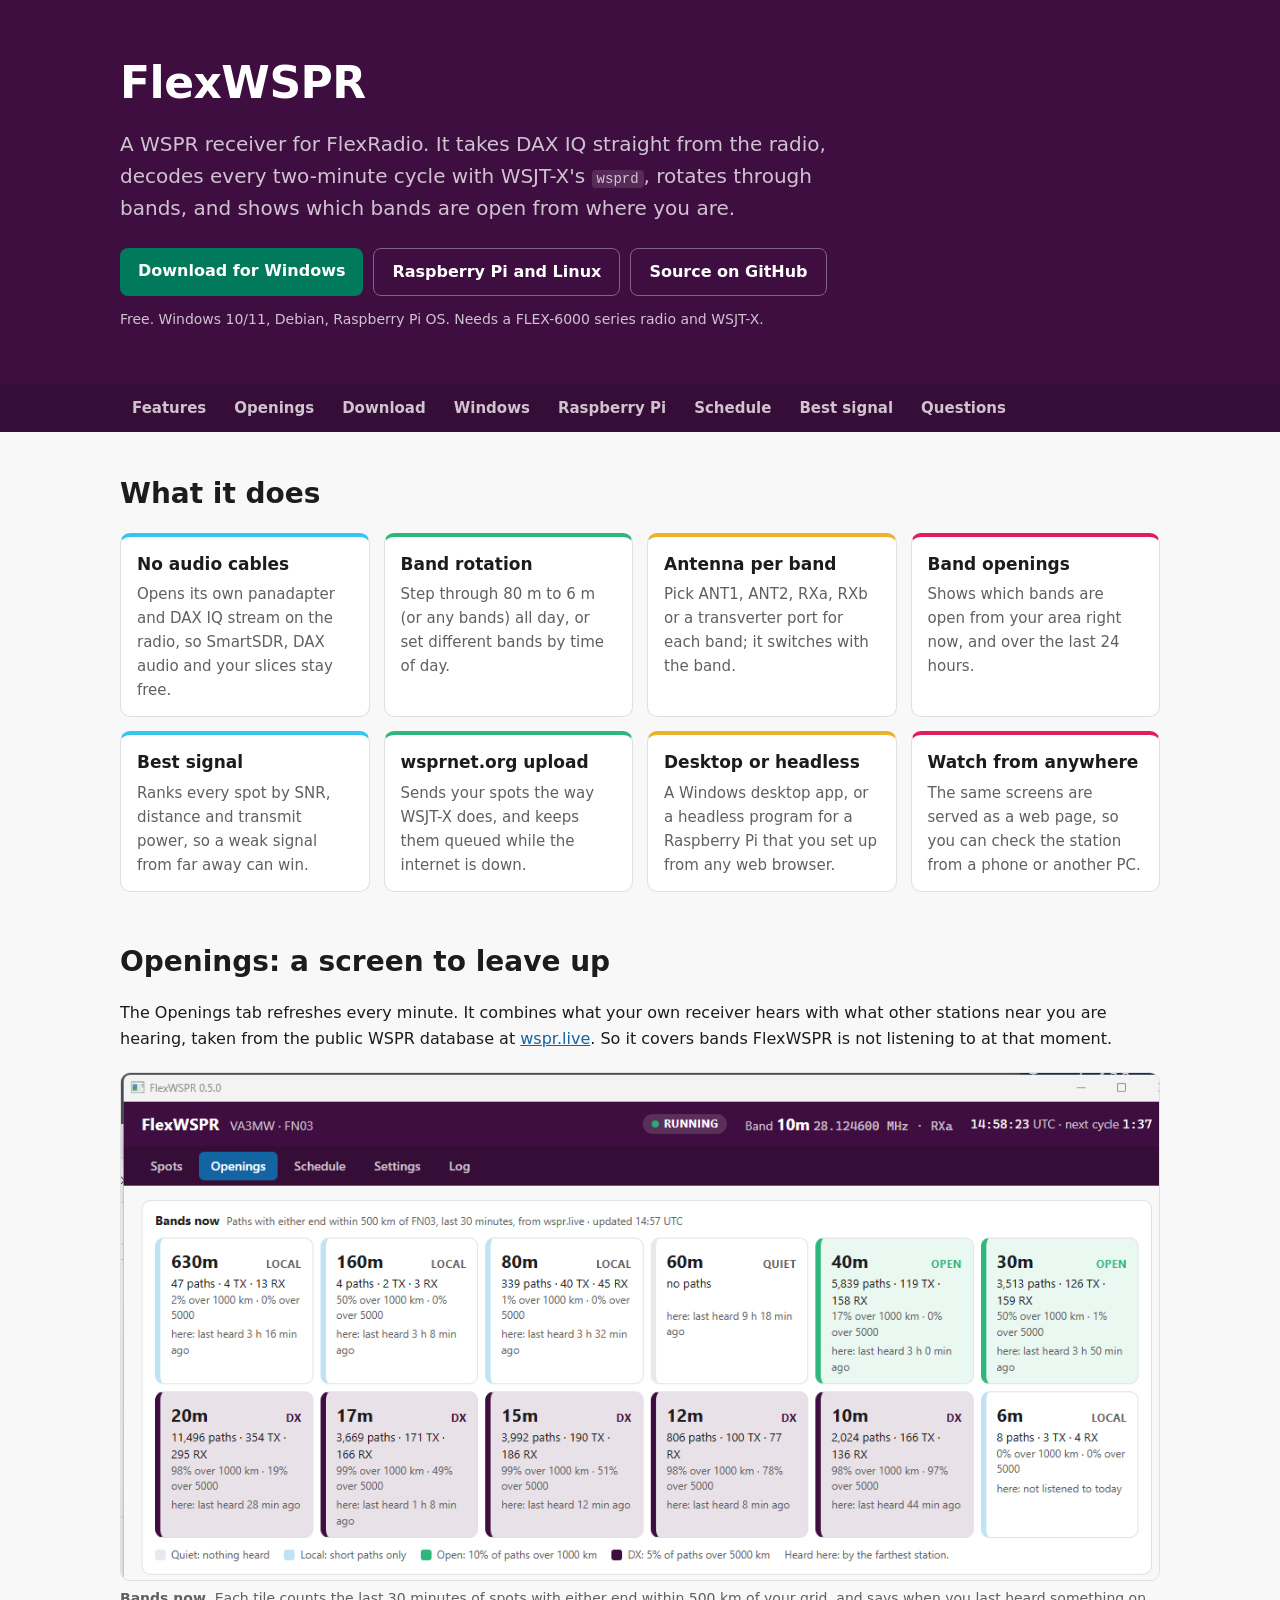
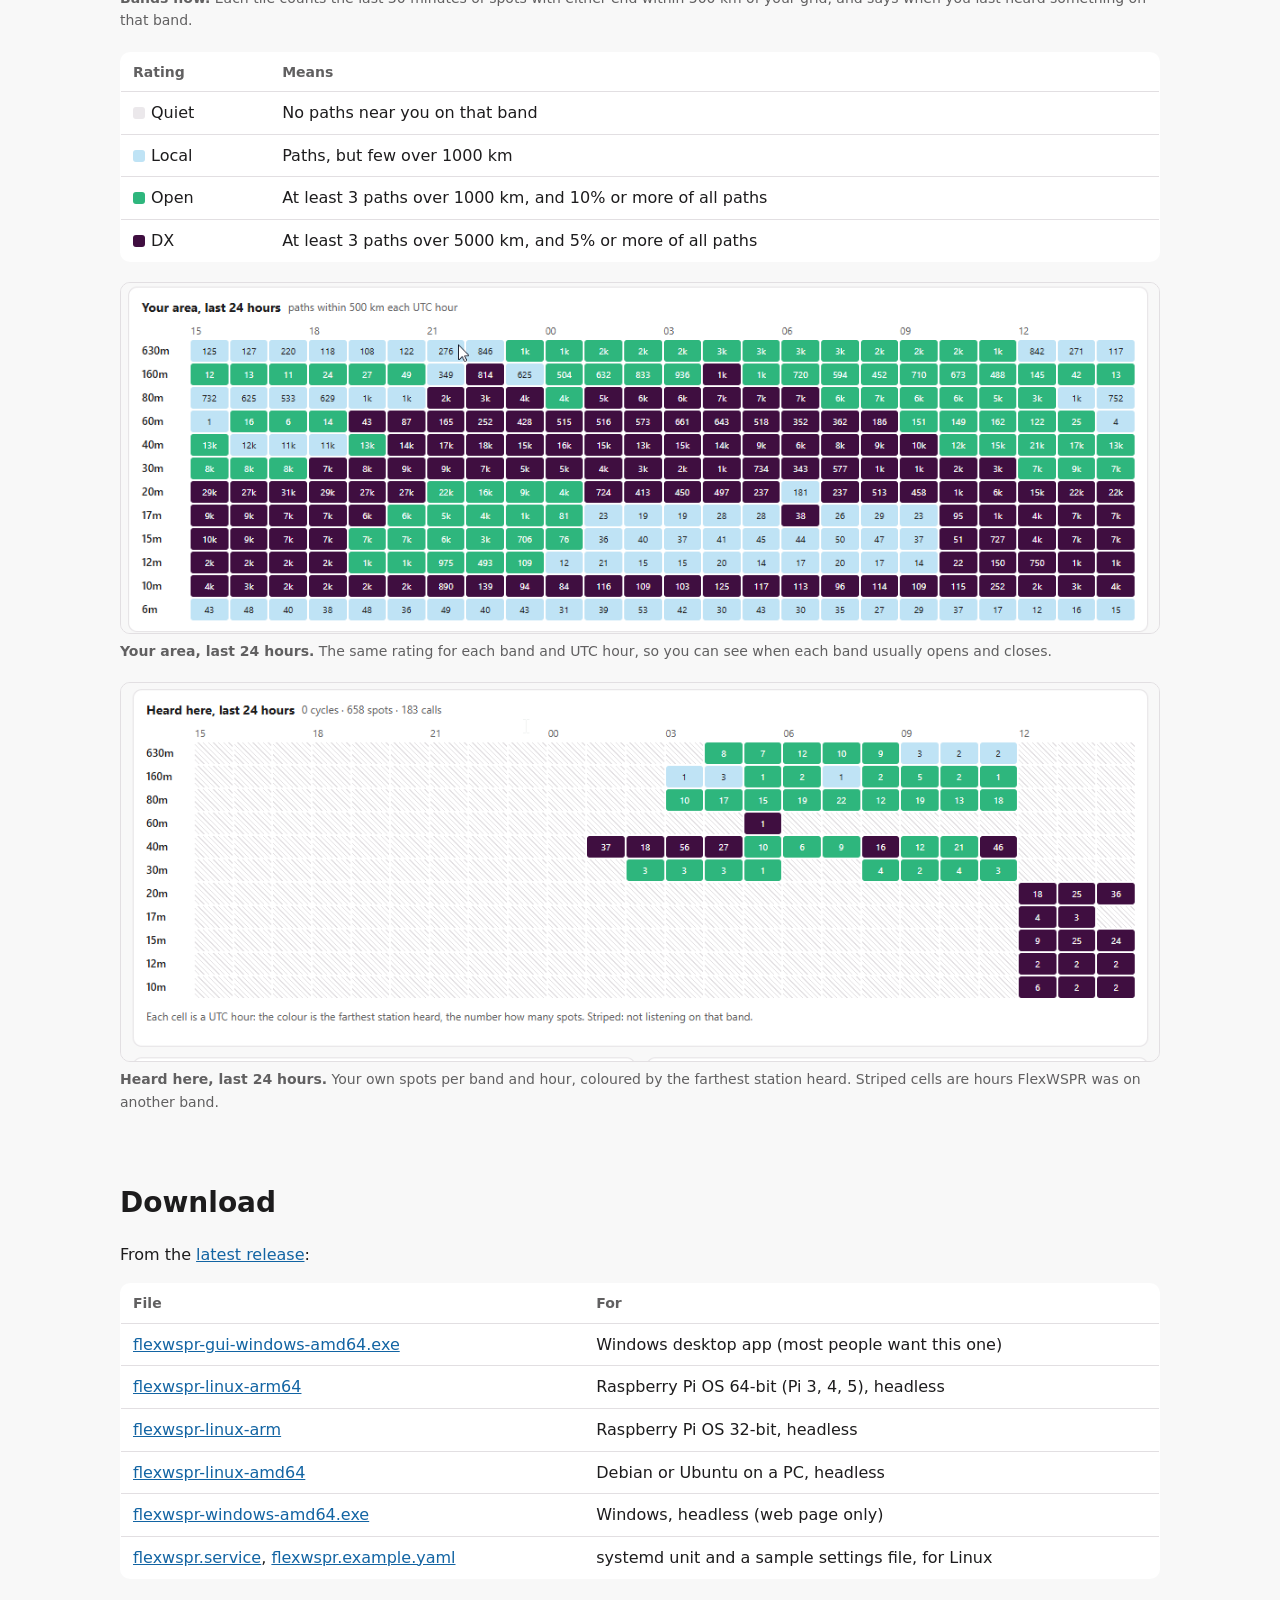
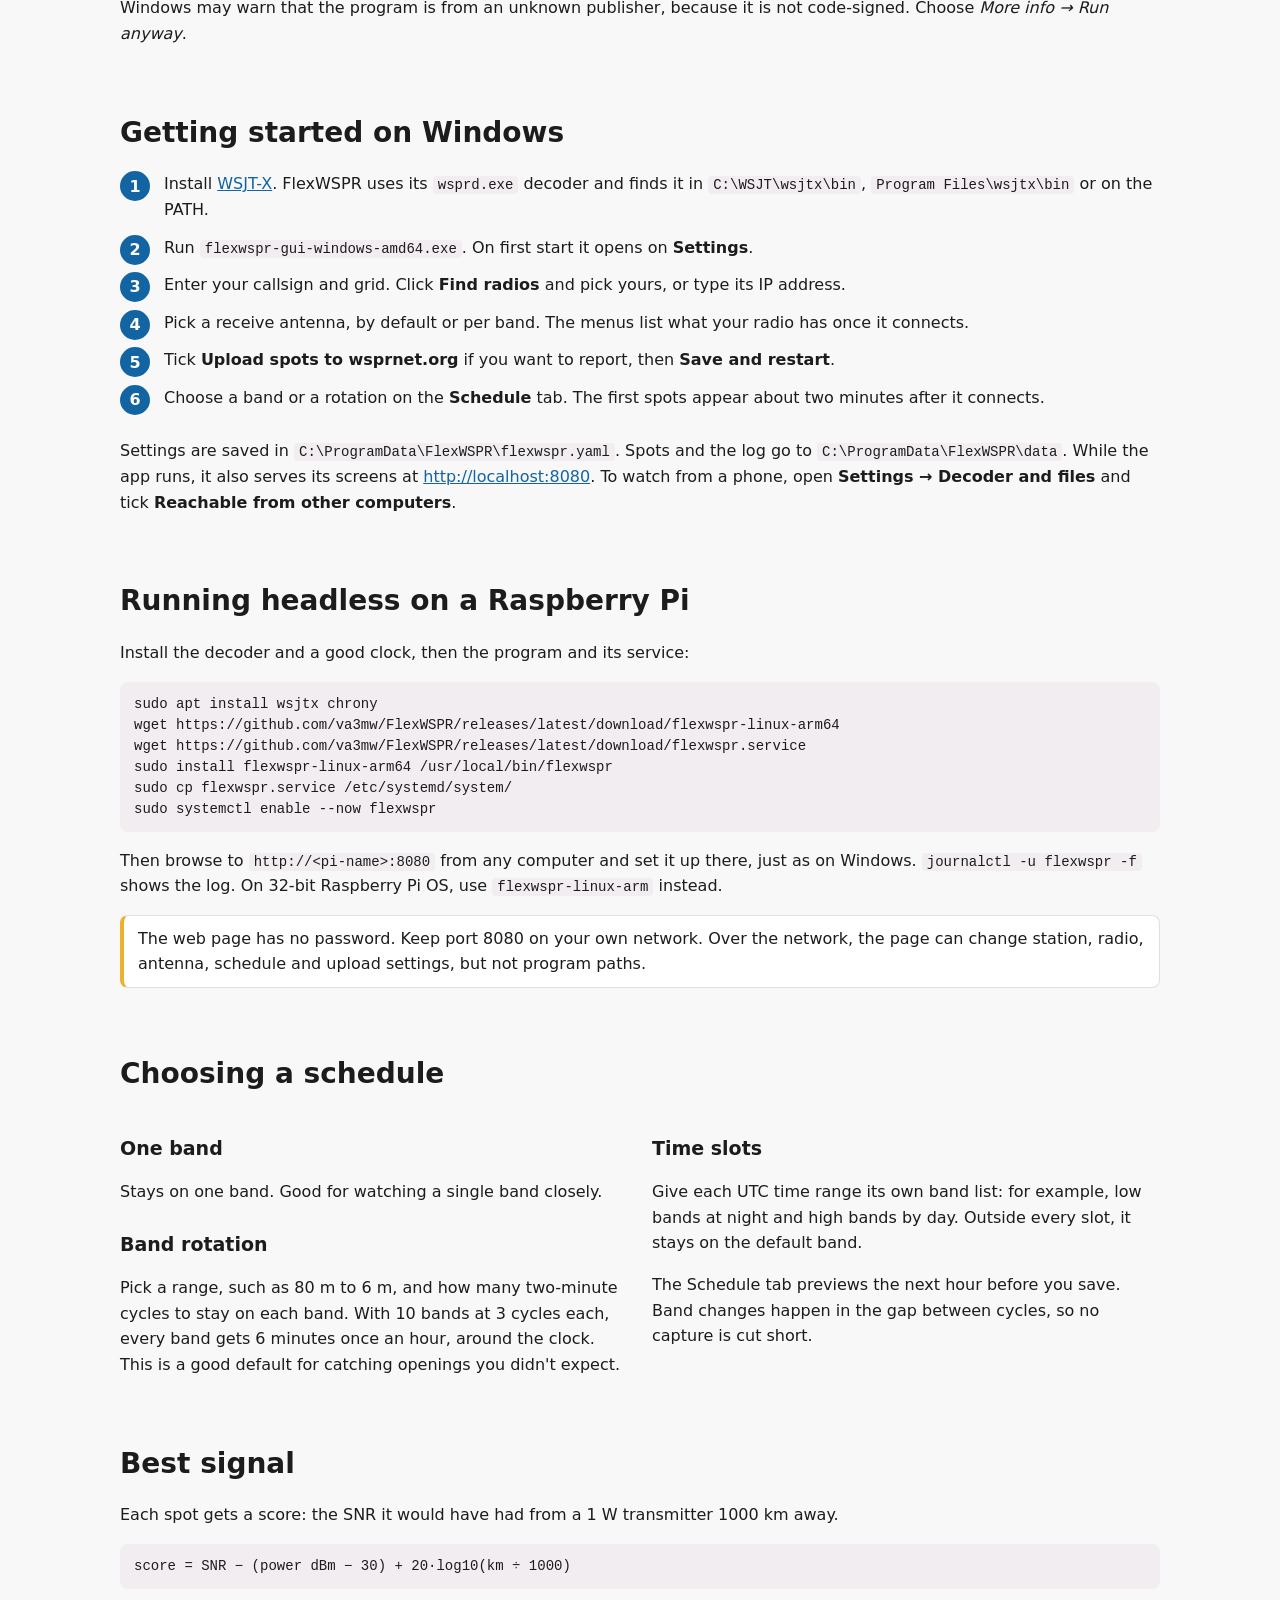
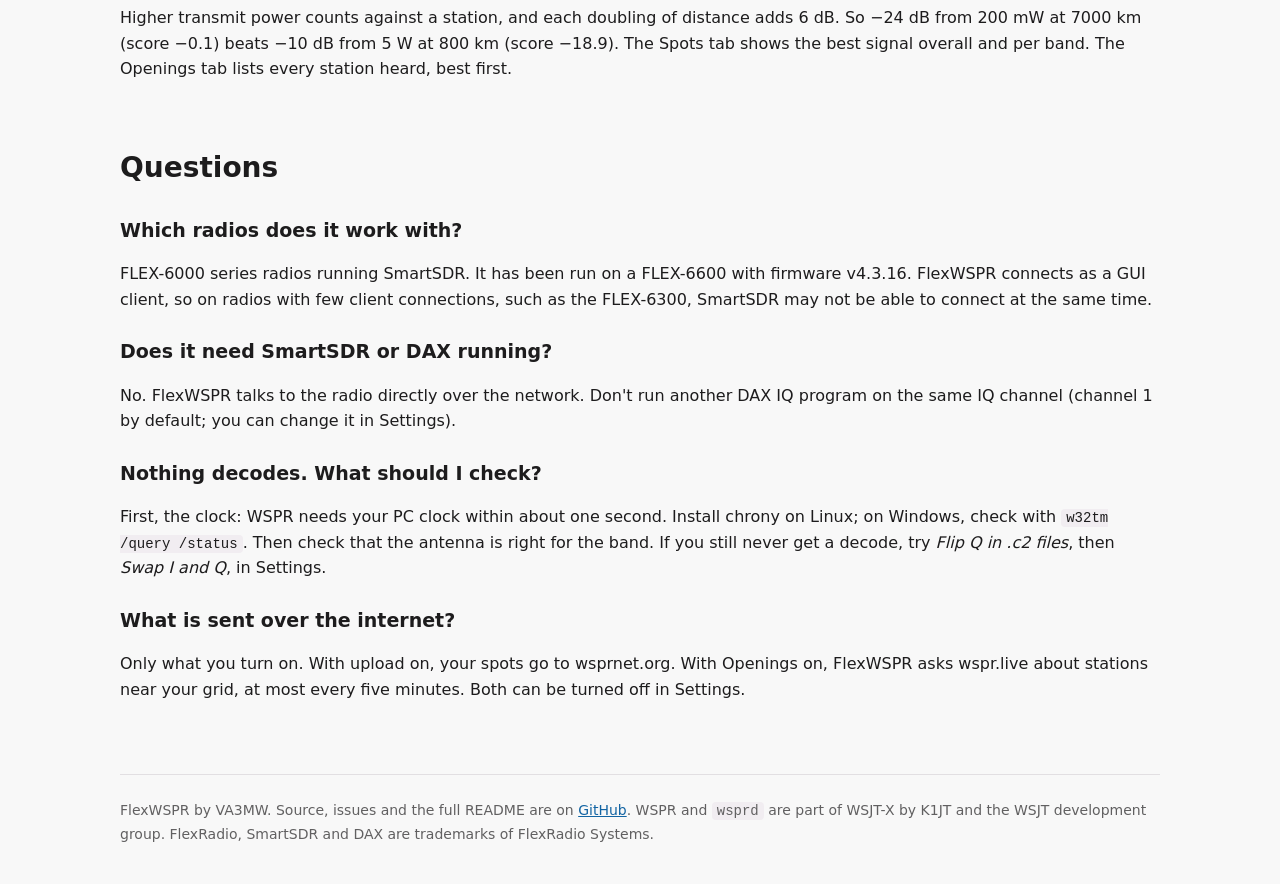
==== docs/index.html @ bb8f384d "Add a user web page (GitHub Pages, docs/) Co-Authored-By: Claude Opus 5.5 <noreply@anthropic.com>" ====
<!doctype html>
<html lang="en">
<head>
<meta charset="utf-8">
<meta name="viewport" content="width=device-width, initial-scale=1">
<title>FlexWSPR</title>
<meta name="description" content="FlexWSPR: a WSPR receiver for FlexRadio on Windows, Debian and Raspberry Pi, with band rotation, a receive antenna per band, band openings and wsprnet.org upload.">
<style>
:root {
  --aub: #3f0e40; --aub-2: #350d36; --aub-3: #522653; --aub-ink: #fff; --aub-muted: #cfc3cf;
  --bg: #f8f8f8; --panel: #fff; --line: #e2dfe2; --text: #1d1c1d; --muted: #616061;
  --accent: #1264a3; --go: #007a5a; --go-hover: #148567;
  --c-blue: #36c5f0; --c-green: #2eb67d; --c-yellow: #ecb22e; --c-red: #e01e5a;
  --code: #f1edf1;
  color-scheme: light;
}
@media (prefers-color-scheme: dark) {
  :root { --aub: #350d36; --aub-2: #2a0a2b; --aub-ink: #e8e8e8; --aub-muted: #a8a0a8;
    --bg: #1a1d21; --panel: #222529; --line: #35373b; --text: #d1d2d3; --muted: #9a9b9e;
    --accent: #1d9bd1; --code: #2c2d30; color-scheme: dark; }
}
* { box-sizing: border-box; }
html { scroll-behavior: smooth; }
body { margin: 0; background: var(--bg); color: var(--text);
  font: 16px/1.6 system-ui, -apple-system, "Segoe UI", Roboto, sans-serif; }
a { color: var(--accent); }
code, pre { font-family: ui-monospace, "Cascadia Mono", Consolas, monospace; font-size: 14px; }
code { background: var(--code); padding: 1px 5px; border-radius: 4px; }
pre { background: var(--code); padding: 12px 14px; border-radius: 8px; overflow-x: auto; line-height: 1.5; }
pre code { background: none; padding: 0; }
.wrap { max-width: 1080px; margin: 0 auto; padding: 0 20px; }

header.hero { background: var(--aub); color: var(--aub-ink); padding: 48px 0 40px; }
.hero h1 { margin: 0; font-size: 44px; letter-spacing: -.5px; }
.hero p.lead { font-size: 20px; color: var(--aub-muted); max-width: 720px; margin: 10px 0 24px; }
.btns { display: flex; flex-wrap: wrap; gap: 10px; }
.btn { display: inline-block; padding: 10px 18px; border-radius: 8px; font-weight: 700; text-decoration: none; }
.btn.go { background: var(--go); color: #fff; }
.btn.go:hover { background: var(--go-hover); }
.btn.ghost { border: 1px solid rgba(255,255,255,.35); color: var(--aub-ink); }
.btn.ghost:hover { background: var(--aub-3); }
.hero .small { color: var(--aub-muted); font-size: 14px; margin-top: 12px; }
nav.bar { background: var(--aub-2); position: sticky; top: 0; z-index: 2; }
nav.bar .wrap { display: flex; gap: 4px; overflow-x: auto; scrollbar-width: none; padding-top: 6px; padding-bottom: 6px; }
nav.bar a { color: var(--aub-muted); text-decoration: none; font-weight: 600; padding: 6px 12px; border-radius: 6px; white-space: nowrap; font-size: 15px; }
nav.bar a:hover { background: var(--aub-3); color: var(--aub-ink); }

section { padding: 40px 0 8px; }
h2 { font-size: 28px; margin: 0 0 12px; }
h3 { font-size: 19px; margin: 24px 0 6px; }
.cards { display: grid; grid-template-columns: repeat(auto-fit, minmax(230px, 1fr)); gap: 14px; margin-top: 16px; }
.card { background: var(--panel); border: 1px solid var(--line); border-top: 4px solid var(--c-blue); border-radius: 10px; padding: 14px 16px; }
.card:nth-child(4n+2) { border-top-color: var(--c-green); }
.card:nth-child(4n+3) { border-top-color: var(--c-yellow); }
.card:nth-child(4n+4) { border-top-color: var(--c-red); }
.card h3 { margin: 0 0 4px; font-size: 17px; }
.card p { margin: 0; color: var(--muted); font-size: 15px; }
figure { margin: 20px 0; }
figure img { width: 100%; height: auto; border-radius: 10px; border: 1px solid var(--line); display: block; background: #fff; }
figcaption { color: var(--muted); font-size: 14px; margin-top: 6px; }
table { width: 100%; border-collapse: collapse; background: var(--panel); border: 1px solid var(--line); border-radius: 10px; overflow: hidden; }
th, td { text-align: left; padding: 8px 12px; border-bottom: 1px solid var(--line); vertical-align: top; }
th { font-size: 14px; color: var(--muted); }
tr:last-child td { border-bottom: 0; }
.scroll { overflow-x: auto; }
.steps { counter-reset: s; list-style: none; padding: 0; }
.steps li { counter-increment: s; position: relative; padding: 0 0 12px 44px; }
.steps li::before { content: counter(s); position: absolute; left: 0; top: 0; width: 30px; height: 30px; border-radius: 50%;
  background: var(--accent); color: #fff; font-weight: 700; display: flex; align-items: center; justify-content: center; }
.two { display: grid; grid-template-columns: 1fr 1fr; gap: 24px; }
@media (max-width: 800px) { .two { grid-template-columns: 1fr; } .hero h1 { font-size: 34px; } }
.note { background: var(--panel); border: 1px solid var(--line); border-left: 4px solid var(--c-yellow); border-radius: 8px; padding: 10px 14px; }
.lv { display: inline-block; width: 12px; height: 12px; border-radius: 3px; margin-right: 6px; vertical-align: -1px; }
footer { margin-top: 48px; padding: 24px 0 40px; border-top: 1px solid var(--line); color: var(--muted); font-size: 14px; }
</style>
</head>
<body>

<header class="hero">
  <div class="wrap">
    <h1>FlexWSPR</h1>
    <p class="lead">A WSPR receiver for FlexRadio. It takes DAX IQ straight from the radio, decodes every two-minute cycle with WSJT-X's <code style="background:rgba(255,255,255,.12);color:inherit">wsprd</code>, rotates through bands, and shows which bands are open from where you are.</p>
    <div class="btns">
      <a class="btn go" href="https://github.com/va3mw/FlexWSPR/releases/latest/download/flexwspr-gui-windows-amd64.exe">Download for Windows</a>
      <a class="btn ghost" href="#download">Raspberry Pi and Linux</a>
      <a class="btn ghost" href="https://github.com/va3mw/FlexWSPR">Source on GitHub</a>
    </div>
    <p class="small">Free. Windows 10/11, Debian, Raspberry Pi OS. Needs a FLEX-6000 series radio and WSJT-X.</p>
  </div>
</header>

<nav class="bar"><div class="wrap">
  <a href="#features">Features</a>
  <a href="#openings">Openings</a>
  <a href="#download">Download</a>
  <a href="#windows">Windows</a>
  <a href="#pi">Raspberry Pi</a>
  <a href="#schedule">Schedule</a>
  <a href="#best">Best signal</a>
  <a href="#faq">Questions</a>
</div></nav>

<main class="wrap">

<section id="features">
  <h2>What it does</h2>
  <div class="cards">
    <div class="card"><h3>No audio cables</h3><p>Opens its own panadapter and DAX IQ stream on the radio, so SmartSDR, DAX audio and your slices stay free.</p></div>
    <div class="card"><h3>Band rotation</h3><p>Step through 80 m to 6 m (or any bands) all day, or set different bands by time of day.</p></div>
    <div class="card"><h3>Antenna per band</h3><p>Pick ANT1, ANT2, RXa, RXb or a transverter port for each band; it switches with the band.</p></div>
    <div class="card"><h3>Band openings</h3><p>Shows which bands are open from your area right now, and over the last 24 hours.</p></div>
    <div class="card"><h3>Best signal</h3><p>Ranks every spot by SNR, distance and transmit power, so a weak signal from far away can win.</p></div>
    <div class="card"><h3>wsprnet.org upload</h3><p>Sends your spots the way WSJT-X does, and keeps them queued while the internet is down.</p></div>
    <div class="card"><h3>Desktop or headless</h3><p>A Windows desktop app, or a headless program for a Raspberry Pi that you set up from any web browser.</p></div>
    <div class="card"><h3>Watch from anywhere</h3><p>The same screens are served as a web page, so you can check the station from a phone or another PC.</p></div>
  </div>
</section>

<section id="openings">
  <h2>Openings: a screen to leave up</h2>
  <p>The Openings tab refreshes every minute. It combines what your own receiver hears with what other stations near you are hearing, taken from the public WSPR database at <a href="https://wspr.live">wspr.live</a>. So it covers bands FlexWSPR is not listening to at that moment.</p>
  <figure>
    <img src="openings.png" alt="Openings tab: a tile for each band from 630 m to 6 m, rated Local, Quiet, Open or DX" loading="lazy">
    <figcaption><b>Bands now.</b> Each tile counts the last 30 minutes of spots with either end within 500 km of your grid, and says when you last heard something on that band.</figcaption>
  </figure>
  <div class="scroll"><table>
    <tr><th>Rating</th><th>Means</th></tr>
    <tr><td><span class="lv" style="background:#ebe8eb"></span>Quiet</td><td>No paths near you on that band</td></tr>
    <tr><td><span class="lv" style="background:#bfe3f5"></span>Local</td><td>Paths, but few over 1000 km</td></tr>
    <tr><td><span class="lv" style="background:#2eb67d"></span>Open</td><td>At least 3 paths over 1000 km, and 10% or more of all paths</td></tr>
    <tr><td><span class="lv" style="background:#3f0e40"></span>DX</td><td>At least 3 paths over 5000 km, and 5% or more of all paths</td></tr>
  </table></div>
  <figure>
    <img src="your-area.png" alt="Heat map of the last 24 hours by band and UTC hour for stations near you" loading="lazy">
    <figcaption><b>Your area, last 24 hours.</b> The same rating for each band and UTC hour, so you can see when each band usually opens and closes.</figcaption>
  </figure>
  <figure>
    <img src="heard-here.png" alt="Heat map of spots heard by your own receiver over the last 24 hours" loading="lazy">
    <figcaption><b>Heard here, last 24 hours.</b> Your own spots per band and hour, coloured by the farthest station heard. Striped cells are hours FlexWSPR was on another band.</figcaption>
  </figure>
</section>

<section id="download">
  <h2>Download</h2>
  <p>From the <a href="https://github.com/va3mw/FlexWSPR/releases/latest">latest release</a>:</p>
  <div class="scroll"><table>
    <tr><th>File</th><th>For</th></tr>
    <tr><td><a href="https://github.com/va3mw/FlexWSPR/releases/latest/download/flexwspr-gui-windows-amd64.exe">flexwspr-gui-windows-amd64.exe</a></td><td>Windows desktop app (most people want this one)</td></tr>
    <tr><td><a href="https://github.com/va3mw/FlexWSPR/releases/latest/download/flexwspr-linux-arm64">flexwspr-linux-arm64</a></td><td>Raspberry Pi OS 64-bit (Pi 3, 4, 5), headless</td></tr>
    <tr><td><a href="https://github.com/va3mw/FlexWSPR/releases/latest/download/flexwspr-linux-arm">flexwspr-linux-arm</a></td><td>Raspberry Pi OS 32-bit, headless</td></tr>
    <tr><td><a href="https://github.com/va3mw/FlexWSPR/releases/latest/download/flexwspr-linux-amd64">flexwspr-linux-amd64</a></td><td>Debian or Ubuntu on a PC, headless</td></tr>
    <tr><td><a href="https://github.com/va3mw/FlexWSPR/releases/latest/download/flexwspr-windows-amd64.exe">flexwspr-windows-amd64.exe</a></td><td>Windows, headless (web page only)</td></tr>
    <tr><td><a href="https://github.com/va3mw/FlexWSPR/releases/latest/download/flexwspr.service">flexwspr.service</a>, <a href="https://github.com/va3mw/FlexWSPR/releases/latest/download/flexwspr.example.yaml">flexwspr.example.yaml</a></td><td>systemd unit and a sample settings file, for Linux</td></tr>
  </table></div>
  <p>Windows may warn that the program is from an unknown publisher, because it is not code-signed. Choose <i>More info → Run anyway</i>.</p>
</section>

<section id="windows">
  <h2>Getting started on Windows</h2>
  <ol class="steps">
    <li>Install <a href="https://wsjt.sourceforge.io/wsjtx.html">WSJT-X</a>. FlexWSPR uses its <code>wsprd.exe</code> decoder and finds it in <code>C:\WSJT\wsjtx\bin</code>, <code>Program Files\wsjtx\bin</code> or on the PATH.</li>
    <li>Run <code>flexwspr-gui-windows-amd64.exe</code>. On first start it opens on <b>Settings</b>.</li>
    <li>Enter your callsign and grid. Click <b>Find radios</b> and pick yours, or type its IP address.</li>
    <li>Pick a receive antenna, by default or per band. The menus list what your radio has once it connects.</li>
    <li>Tick <b>Upload spots to wsprnet.org</b> if you want to report, then <b>Save and restart</b>.</li>
    <li>Choose a band or a rotation on the <b>Schedule</b> tab. The first spots appear about two minutes after it connects.</li>
  </ol>
  <p>Settings are saved in <code>C:\ProgramData\FlexWSPR\flexwspr.yaml</code>. Spots and the log go to <code>C:\ProgramData\FlexWSPR\data</code>. While the app runs, it also serves its screens at <a href="http://localhost:8080">http://localhost:8080</a>. To watch from a phone, open <b>Settings → Decoder and files</b> and tick <b>Reachable from other computers</b>.</p>
</section>

<section id="pi">
  <h2>Running headless on a Raspberry Pi</h2>
  <p>Install the decoder and a good clock, then the program and its service:</p>
<pre><code>sudo apt install wsjtx chrony
wget https://github.com/va3mw/FlexWSPR/releases/latest/download/flexwspr-linux-arm64
wget https://github.com/va3mw/FlexWSPR/releases/latest/download/flexwspr.service
sudo install flexwspr-linux-arm64 /usr/local/bin/flexwspr
sudo cp flexwspr.service /etc/systemd/system/
sudo systemctl enable --now flexwspr</code></pre>
  <p>Then browse to <code>http://&lt;pi-name&gt;:8080</code> from any computer and set it up there, just as on Windows. <code>journalctl -u flexwspr -f</code> shows the log. On 32-bit Raspberry Pi OS, use <code>flexwspr-linux-arm</code> instead.</p>
  <p class="note">The web page has no password. Keep port 8080 on your own network. Over the network, the page can change station, radio, antenna, schedule and upload settings, but not program paths.</p>
</section>

<section id="schedule">
  <h2>Choosing a schedule</h2>
  <div class="two">
    <div>
      <h3>One band</h3>
      <p>Stays on one band. Good for watching a single band closely.</p>
      <h3>Band rotation</h3>
      <p>Pick a range, such as 80 m to 6 m, and how many two-minute cycles to stay on each band. With 10 bands at 3 cycles each, every band gets 6 minutes once an hour, around the clock. This is a good default for catching openings you didn't expect.</p>
    </div>
    <div>
      <h3>Time slots</h3>
      <p>Give each UTC time range its own band list: for example, low bands at night and high bands by day. Outside every slot, it stays on the default band.</p>
      <p>The Schedule tab previews the next hour before you save. Band changes happen in the gap between cycles, so no capture is cut short.</p>
    </div>
  </div>
</section>

<section id="best">
  <h2>Best signal</h2>
  <p>Each spot gets a score: the SNR it would have had from a 1&nbsp;W transmitter 1000&nbsp;km away.</p>
<pre><code>score = SNR − (power dBm − 30) + 20·log10(km ÷ 1000)</code></pre>
  <p>Higher transmit power counts against a station, and each doubling of distance adds 6 dB. So −24 dB from 200 mW at 7000 km (score −0.1) beats −10 dB from 5 W at 800 km (score −18.9). The Spots tab shows the best signal overall and per band. The Openings tab lists every station heard, best first.</p>
</section>

<section id="faq">
  <h2>Questions</h2>
  <h3>Which radios does it work with?</h3>
  <p>FLEX-6000 series radios running SmartSDR. It has been run on a FLEX-6600 with firmware v4.3.16. FlexWSPR connects as a GUI client, so on radios with few client connections, such as the FLEX-6300, SmartSDR may not be able to connect at the same time.</p>
  <h3>Does it need SmartSDR or DAX running?</h3>
  <p>No. FlexWSPR talks to the radio directly over the network. Don't run another DAX IQ program on the same IQ channel (channel 1 by default; you can change it in Settings).</p>
  <h3>Nothing decodes. What should I check?</h3>
  <p>First, the clock: WSPR needs your PC clock within about one second. Install chrony on Linux; on Windows, check with <code>w32tm /query /status</code>. Then check that the antenna is right for the band. If you still never get a decode, try <i>Flip Q in .c2 files</i>, then <i>Swap I and Q</i>, in Settings.</p>
  <h3>What is sent over the internet?</h3>
  <p>Only what you turn on. With upload on, your spots go to wsprnet.org. With Openings on, FlexWSPR asks wspr.live about stations near your grid, at most every five minutes. Both can be turned off in Settings.</p>
</section>

<footer>
  FlexWSPR by VA3MW. Source, issues and the full README are on <a href="https://github.com/va3mw/FlexWSPR">GitHub</a>. WSPR and <code>wsprd</code> are part of WSJT-X by K1JT and the WSJT development group. FlexRadio, SmartSDR and DAX are trademarks of FlexRadio Systems.
</footer>
</main>
</body>
</html>
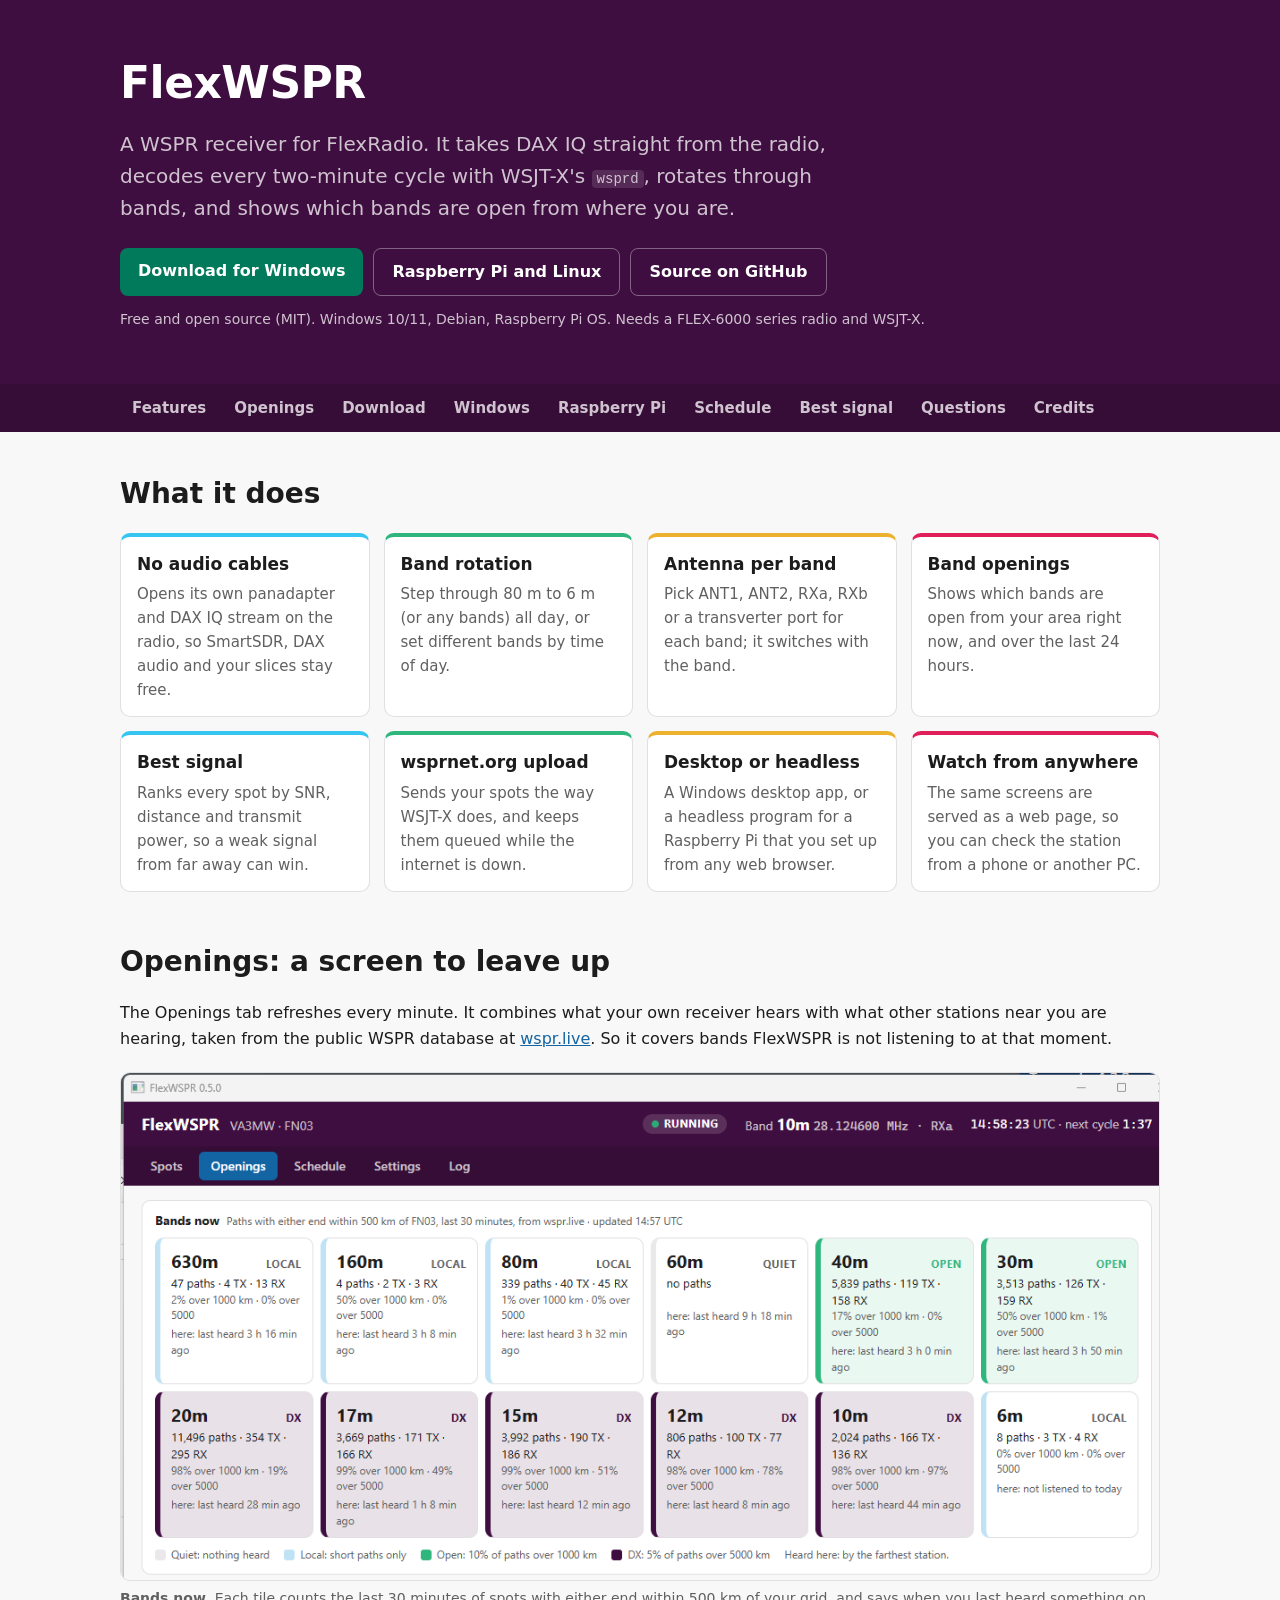
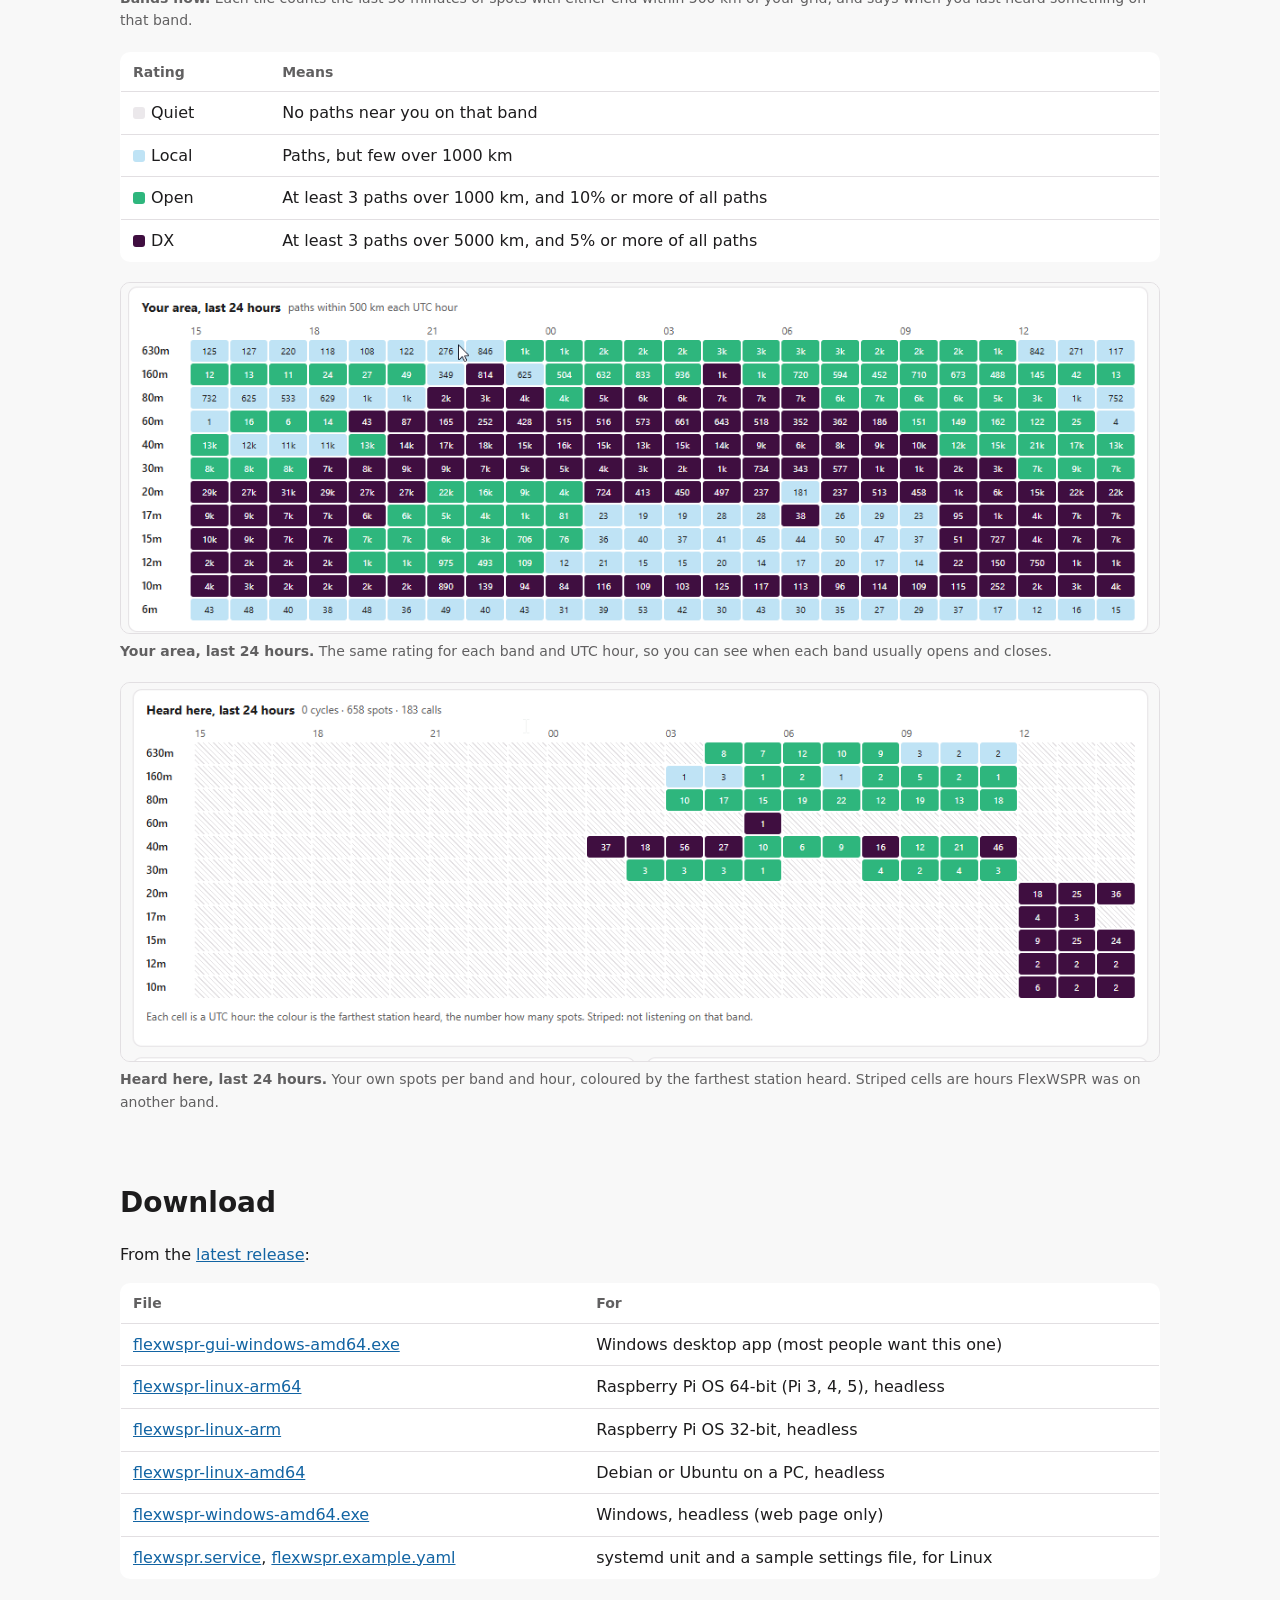
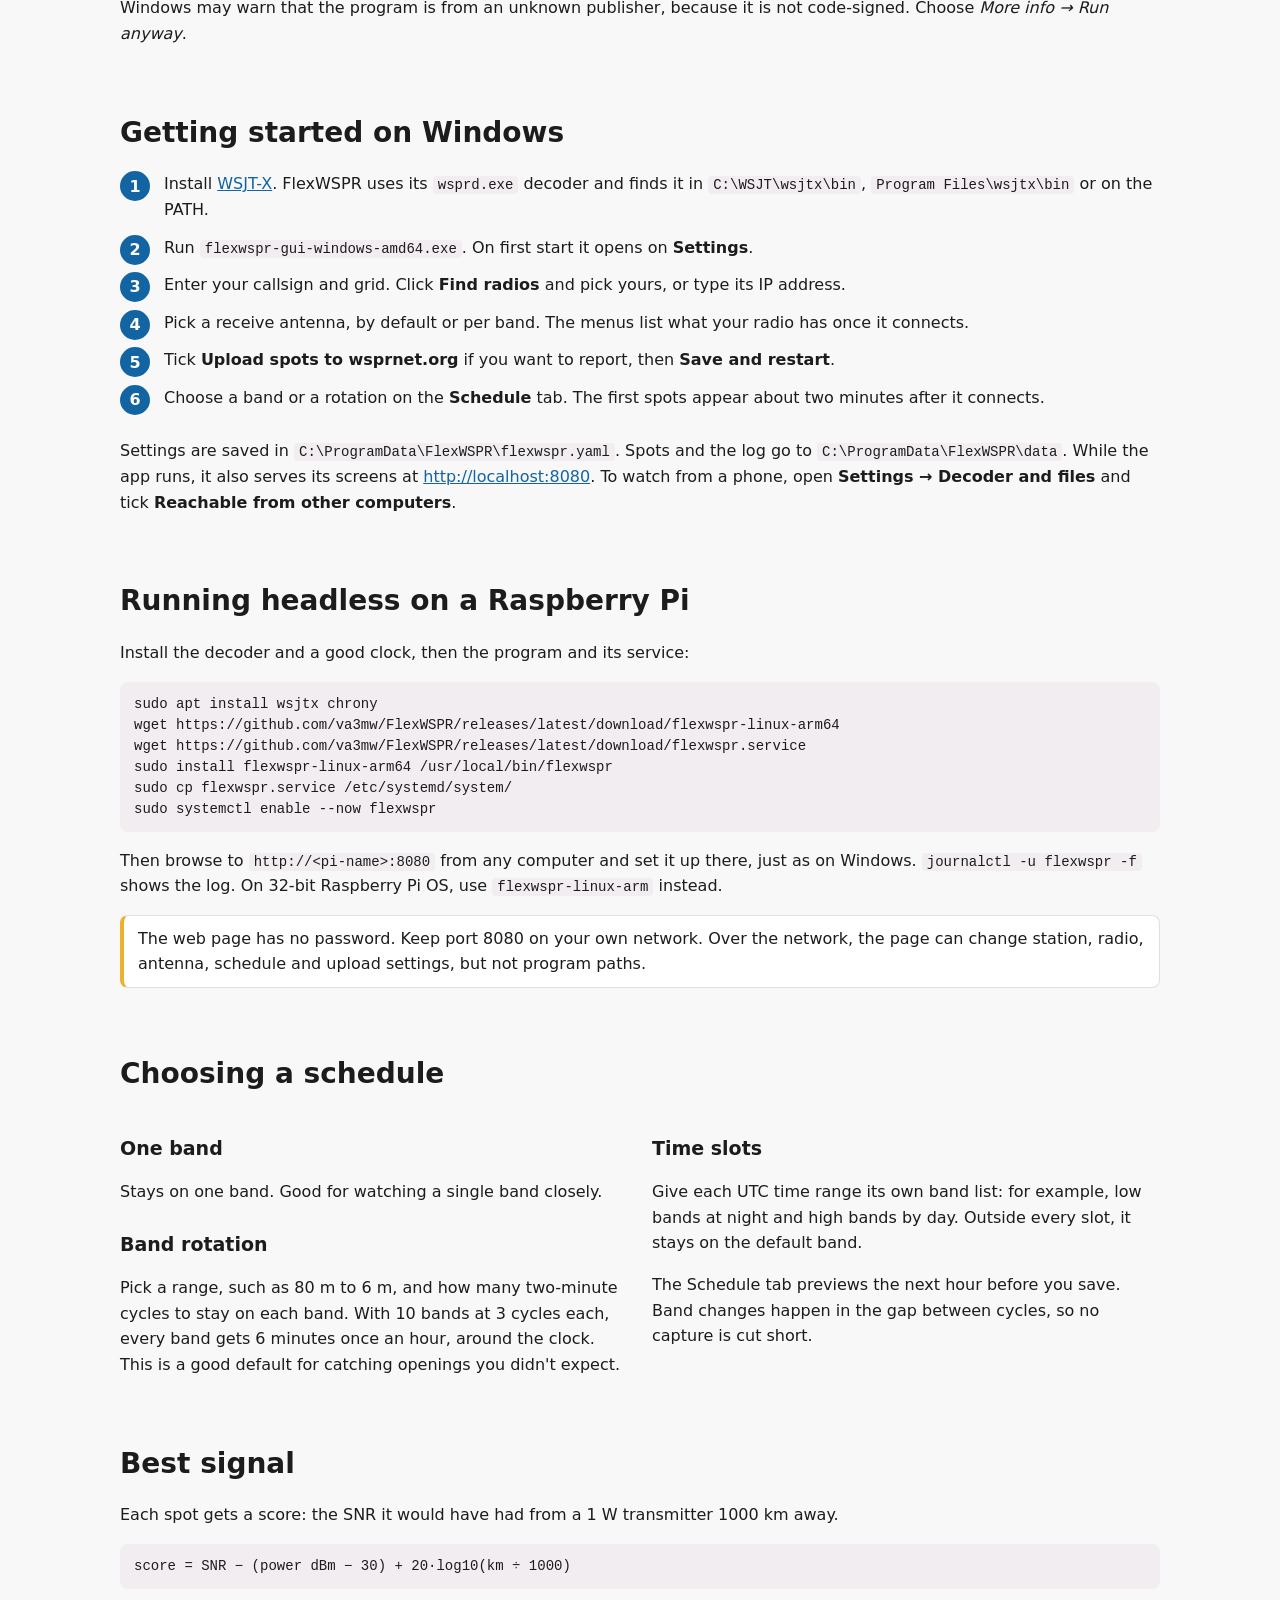
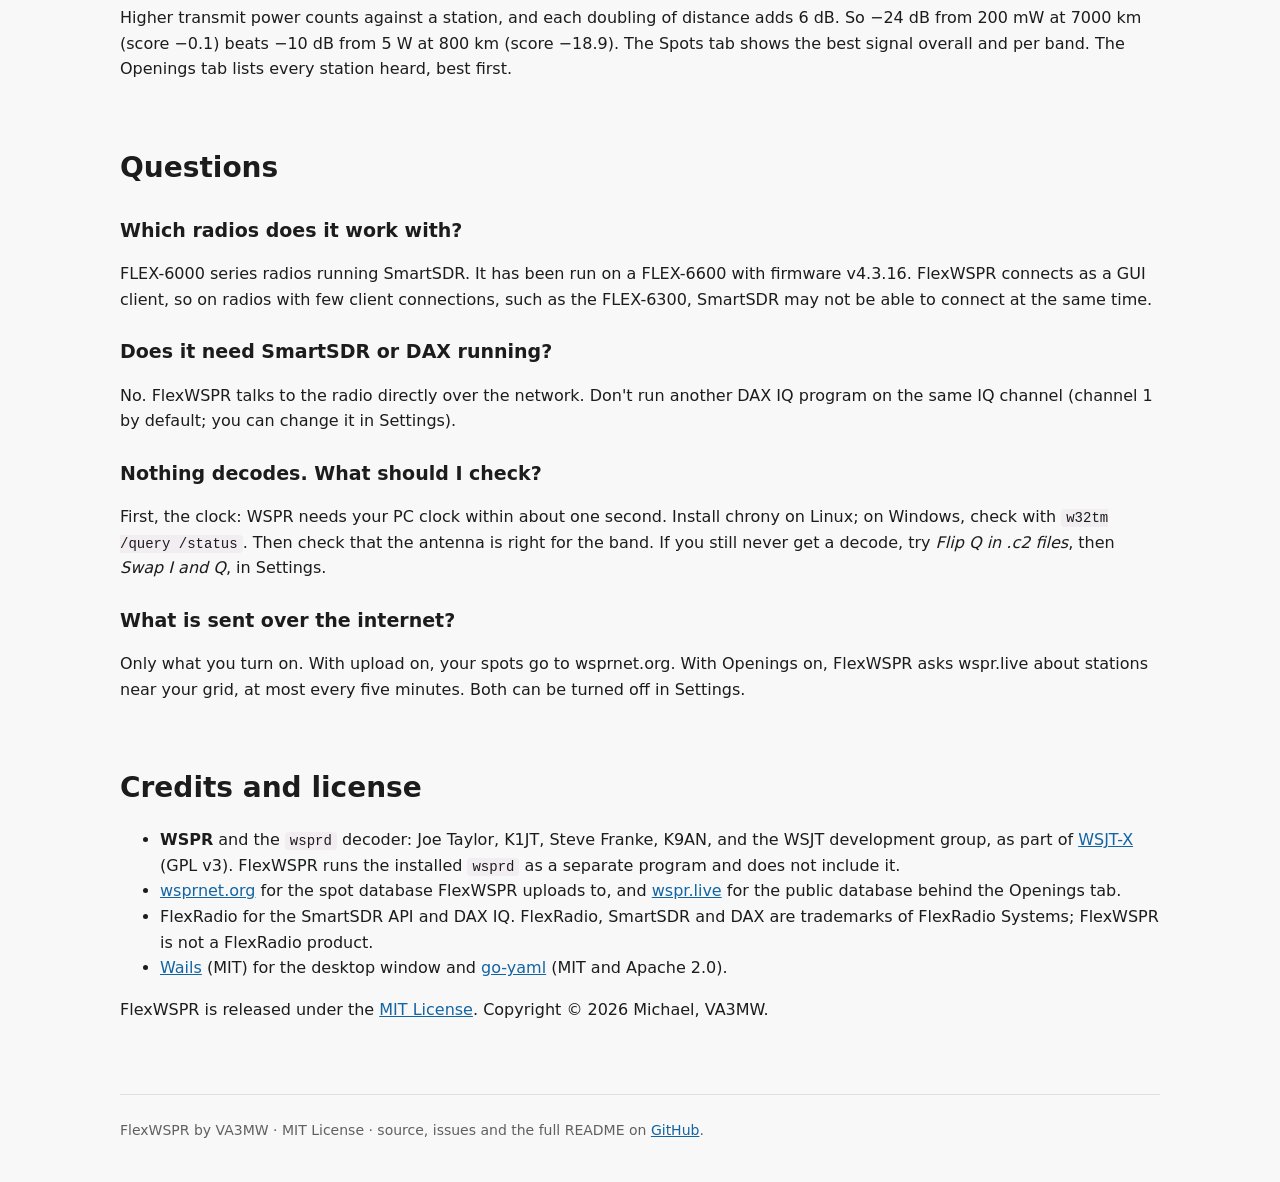
==== commit ef2a6963: "FlexWSPR 0.5.1: Help tab, MIT license, no Serial box Help tab with getting started, troubleshooting," ====
--- a/docs/index.html
+++ b/docs/index.html
@@ -85,7 +85,7 @@
       <a class="btn ghost" href="#download">Raspberry Pi and Linux</a>
       <a class="btn ghost" href="https://github.com/va3mw/FlexWSPR">Source on GitHub</a>
     </div>
-    <p class="small">Free. Windows 10/11, Debian, Raspberry Pi OS. Needs a FLEX-6000 series radio and WSJT-X.</p>
+    <p class="small">Free and open source (MIT). Windows 10/11, Debian, Raspberry Pi OS. Needs a FLEX-6000 series radio and WSJT-X.</p>
   </div>
 </header>
 
@@ -98,6 +98,7 @@
   <a href="#schedule">Schedule</a>
   <a href="#best">Best signal</a>
   <a href="#faq">Questions</a>
+  <a href="#credits">Credits</a>
 </div></nav>
 
 <main class="wrap">
@@ -217,8 +218,19 @@
   <p>Only what you turn on. With upload on, your spots go to wsprnet.org. With Openings on, FlexWSPR asks wspr.live about stations near your grid, at most every five minutes. Both can be turned off in Settings.</p>
 </section>
 
+<section id="credits">
+  <h2>Credits and license</h2>
+  <ul>
+    <li><b>WSPR</b> and the <code>wsprd</code> decoder: Joe Taylor, K1JT, Steve Franke, K9AN, and the WSJT development group, as part of <a href="https://wsjt.sourceforge.io/">WSJT-X</a> (GPL v3). FlexWSPR runs the installed <code>wsprd</code> as a separate program and does not include it.</li>
+    <li><a href="https://www.wsprnet.org/">wsprnet.org</a> for the spot database FlexWSPR uploads to, and <a href="https://wspr.live/">wspr.live</a> for the public database behind the Openings tab.</li>
+    <li>FlexRadio for the SmartSDR API and DAX IQ. FlexRadio, SmartSDR and DAX are trademarks of FlexRadio Systems; FlexWSPR is not a FlexRadio product.</li>
+    <li><a href="https://wails.io/">Wails</a> (MIT) for the desktop window and <a href="https://github.com/go-yaml/yaml">go-yaml</a> (MIT and Apache 2.0).</li>
+  </ul>
+  <p>FlexWSPR is released under the <a href="https://github.com/va3mw/FlexWSPR/blob/main/LICENSE">MIT License</a>. Copyright © 2026 Michael, VA3MW.</p>
+</section>
+
 <footer>
-  FlexWSPR by VA3MW. Source, issues and the full README are on <a href="https://github.com/va3mw/FlexWSPR">GitHub</a>. WSPR and <code>wsprd</code> are part of WSJT-X by K1JT and the WSJT development group. FlexRadio, SmartSDR and DAX are trademarks of FlexRadio Systems.
+  FlexWSPR by VA3MW · MIT License · source, issues and the full README on <a href="https://github.com/va3mw/FlexWSPR">GitHub</a>.
 </footer>
 </main>
 </body>
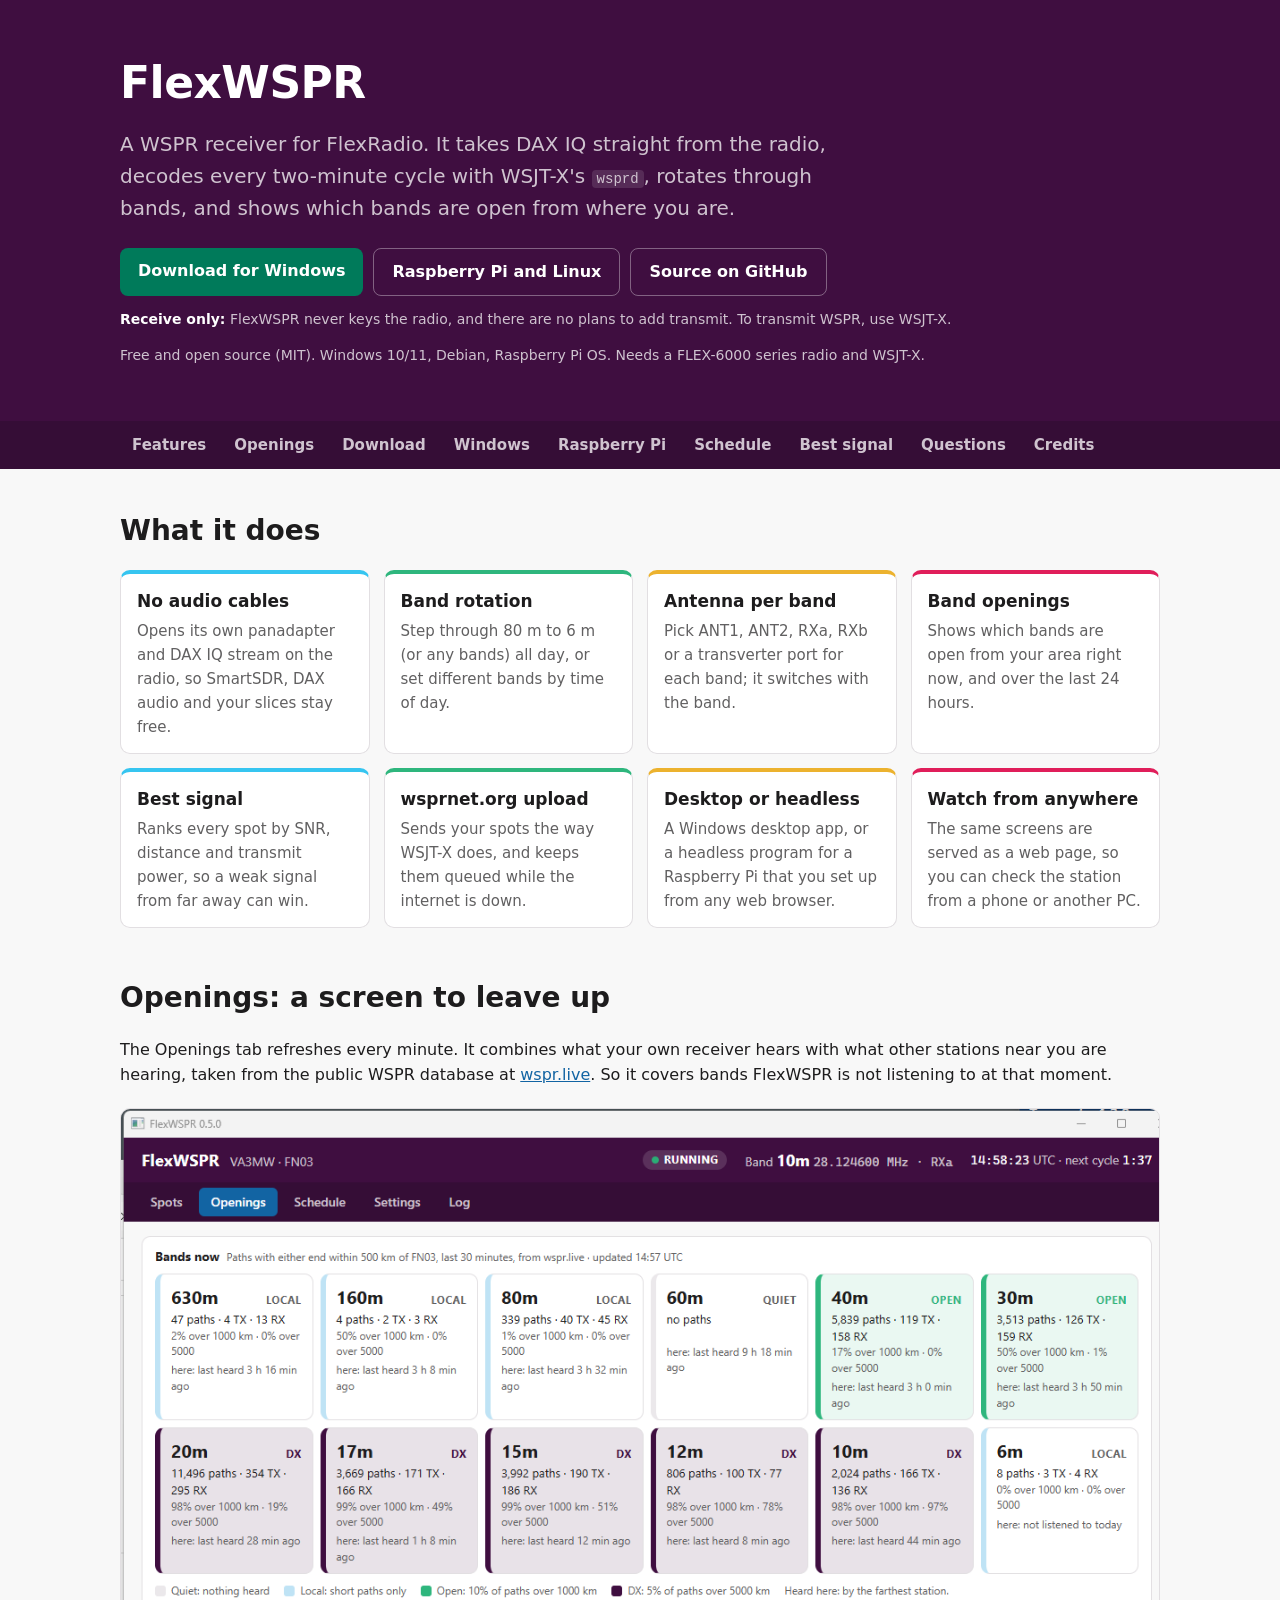
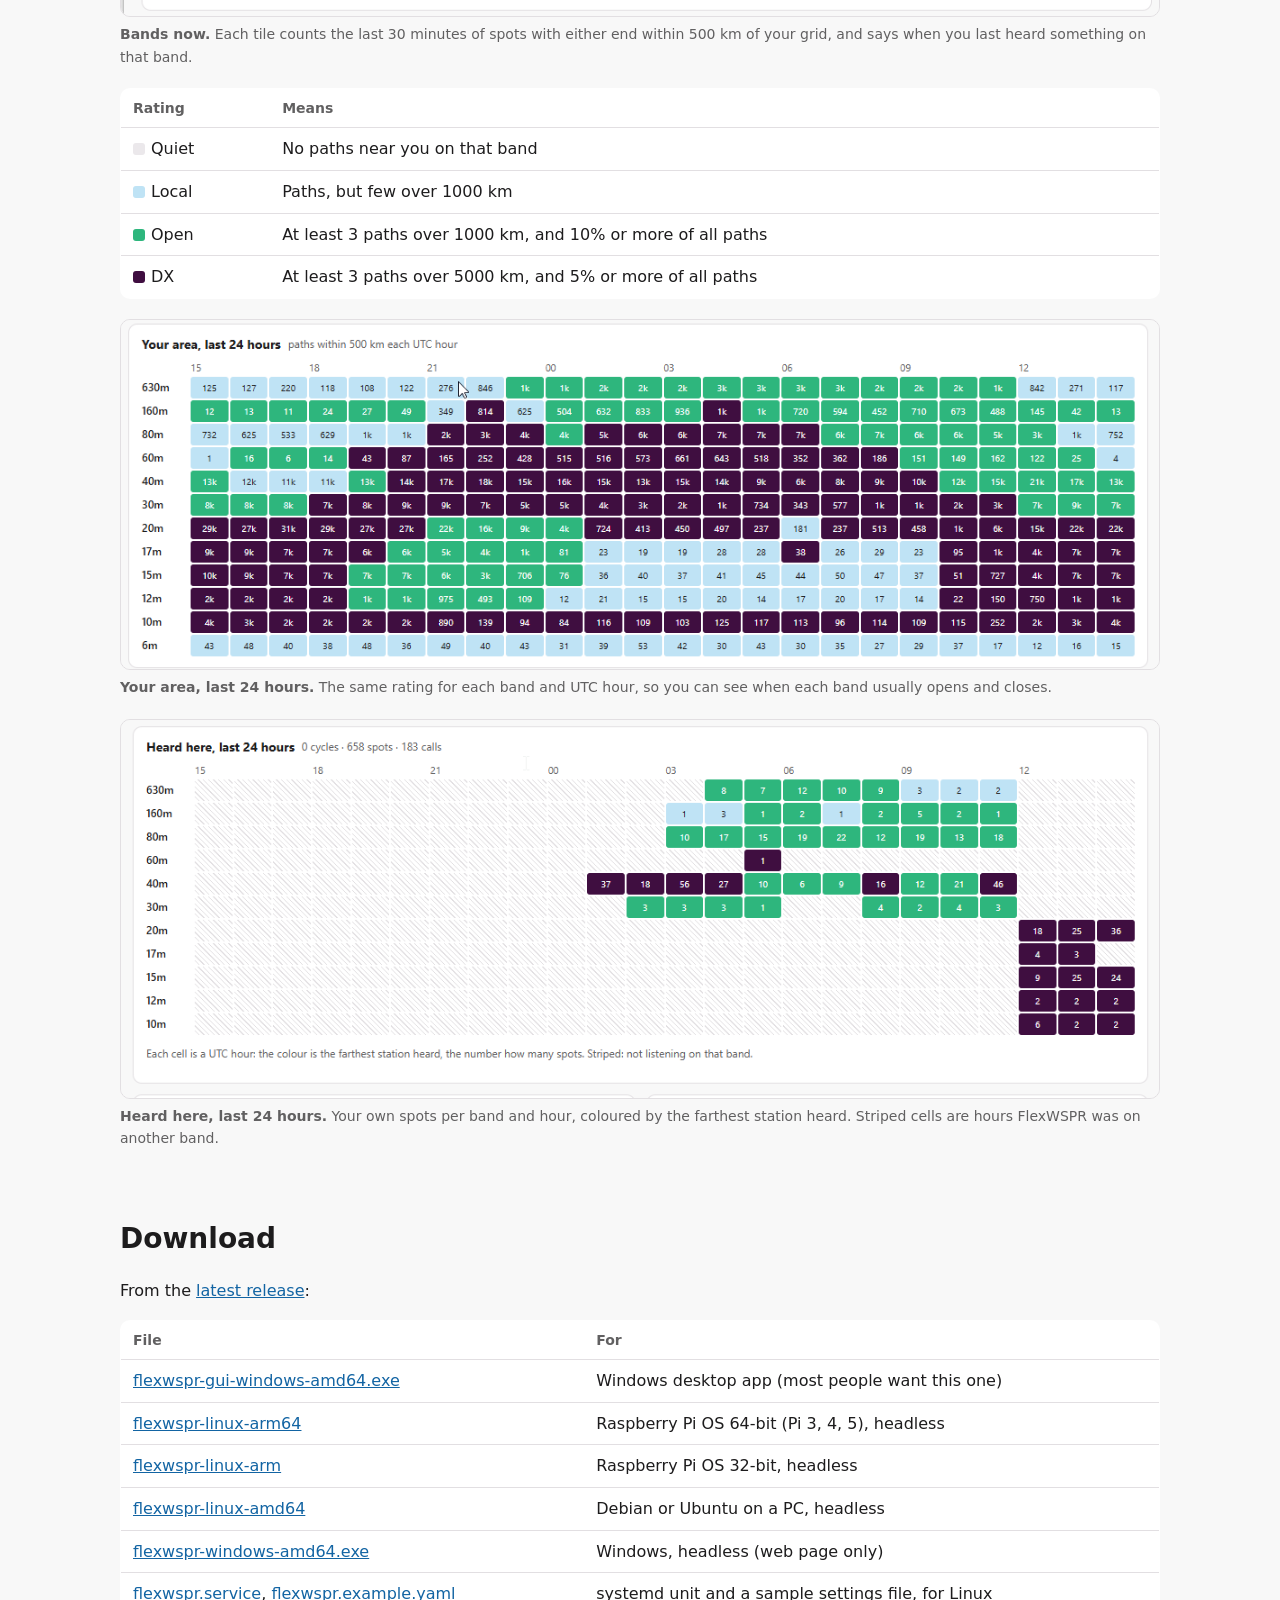
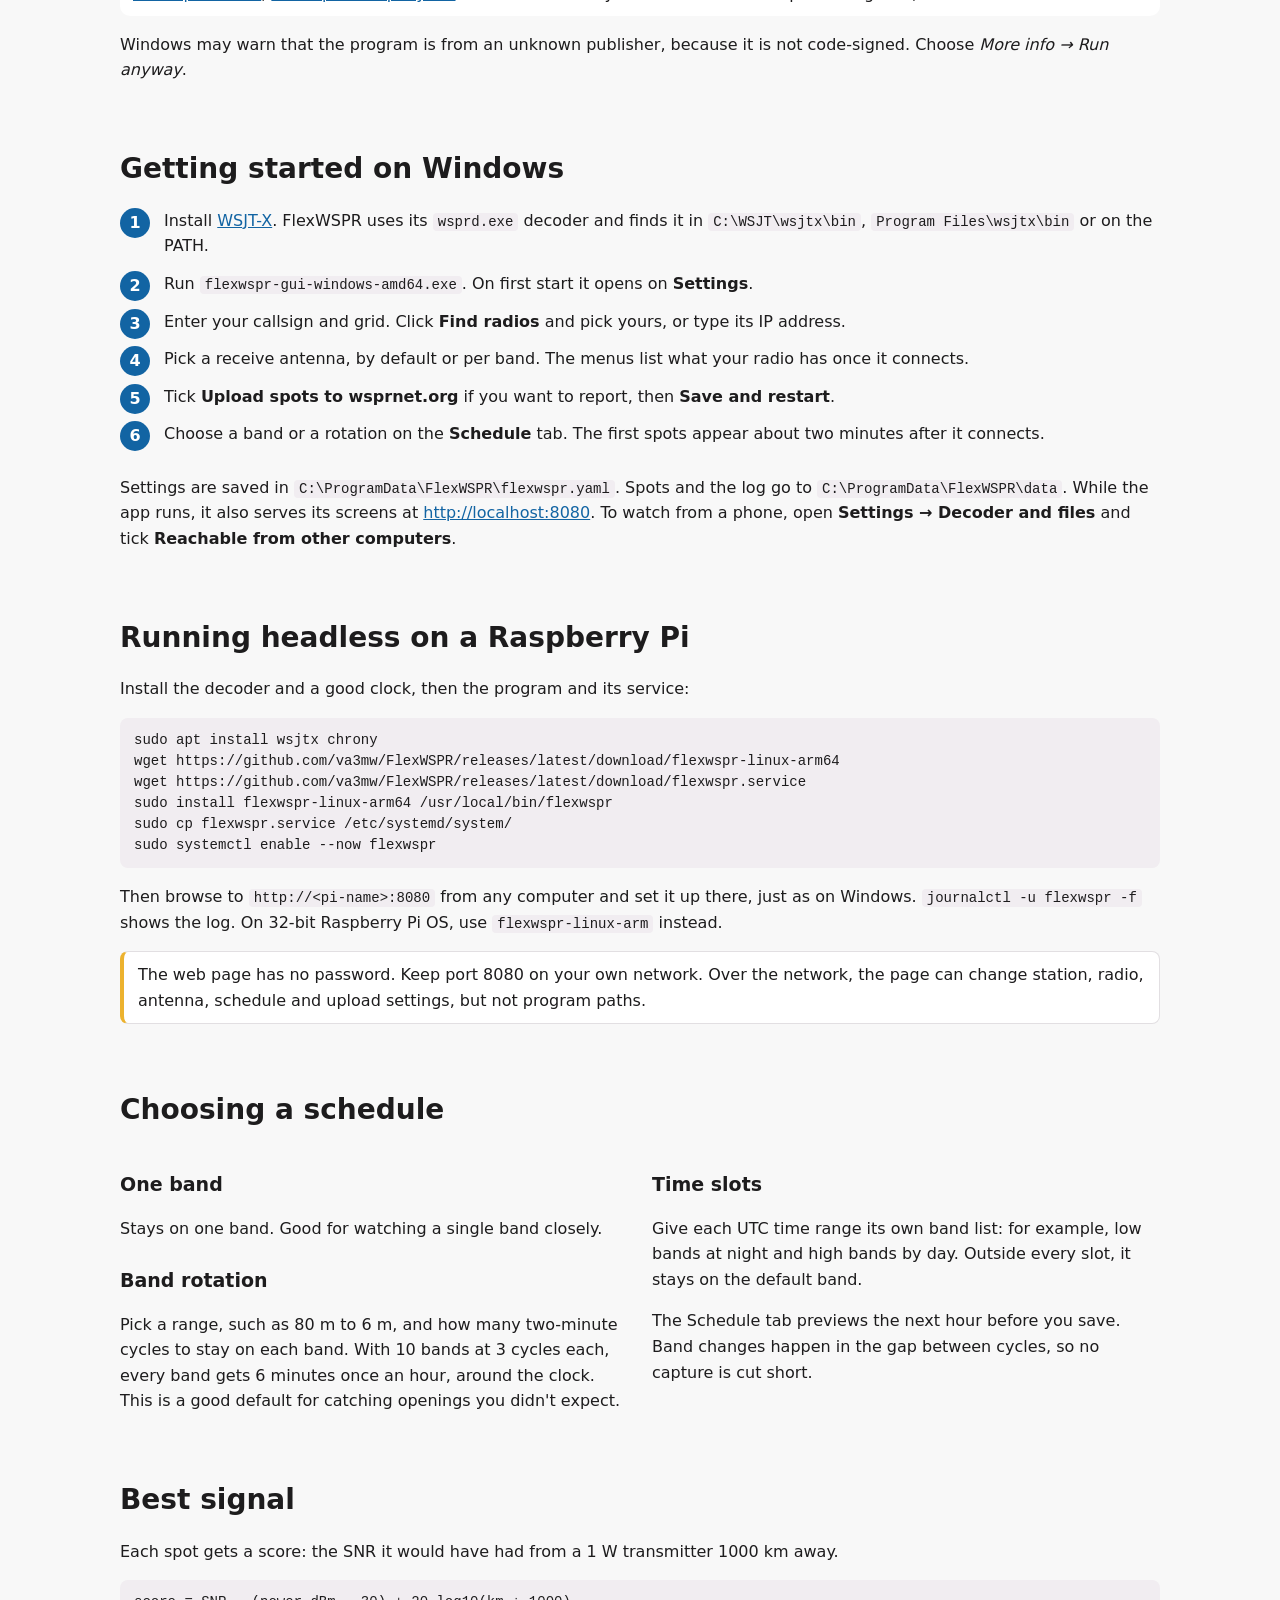
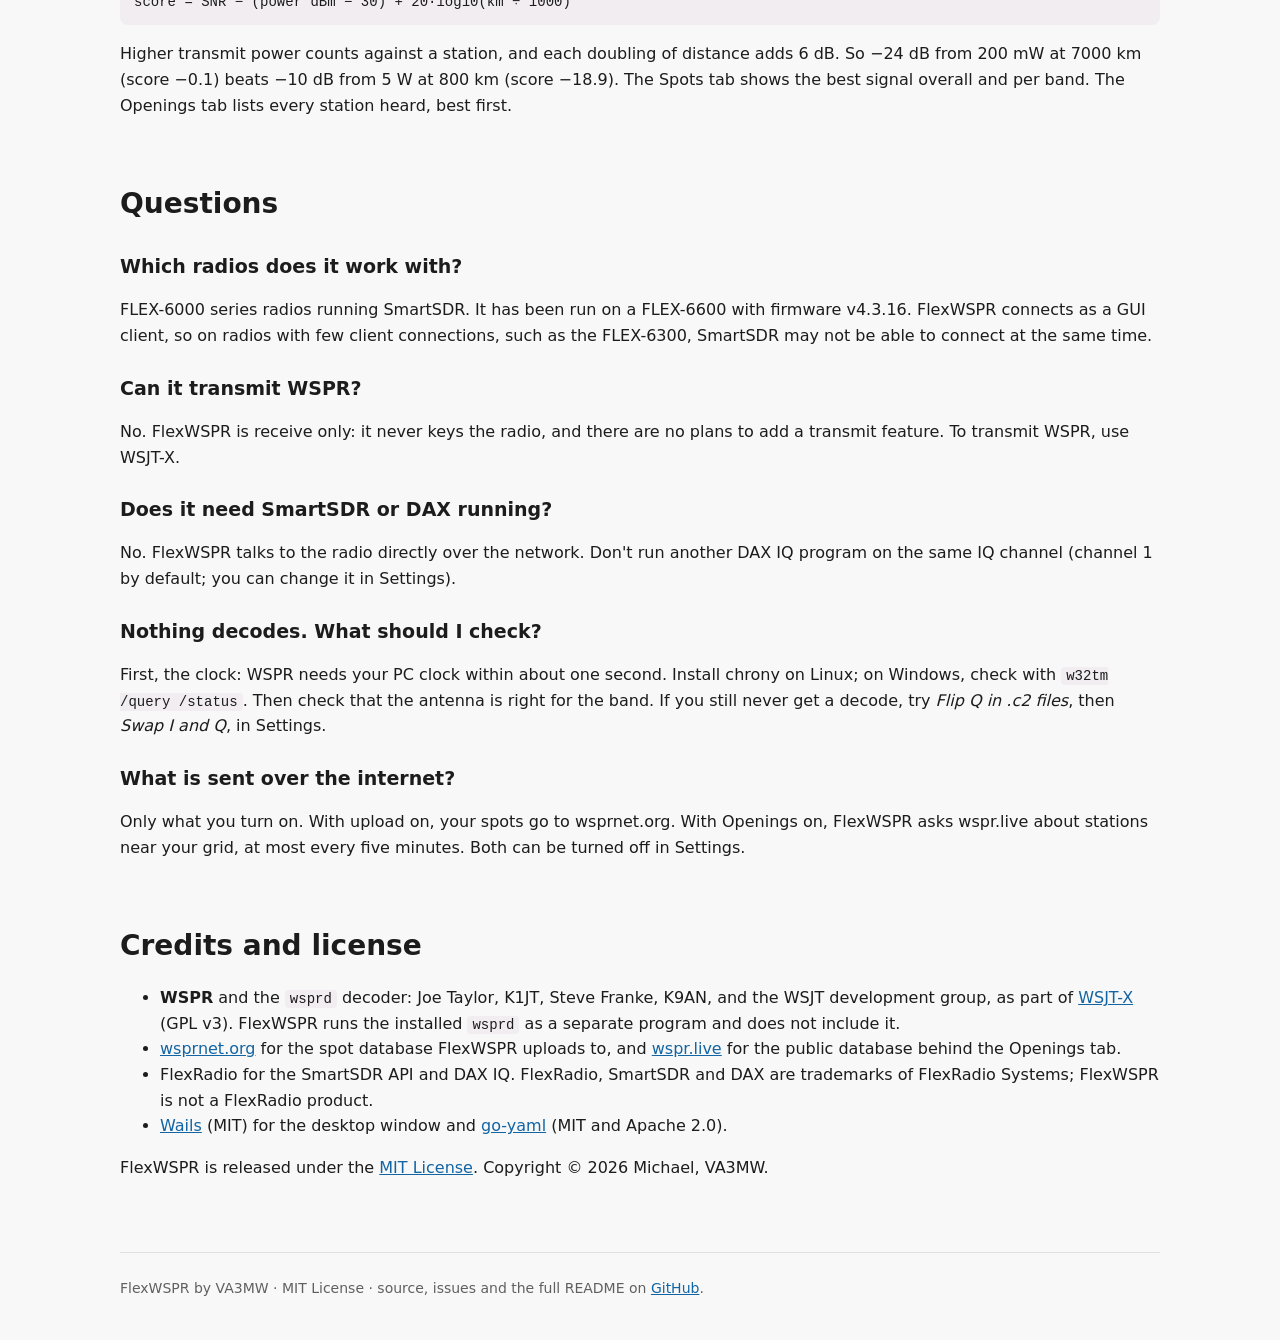
==== commit b52a23c8: "Web page: receive only, no transmit planned Co-Authored-By: Claude Opus 5.5 <noreply@anthropic.com>" ====
--- a/docs/index.html
+++ b/docs/index.html
@@ -85,6 +85,7 @@
       <a class="btn ghost" href="#download">Raspberry Pi and Linux</a>
       <a class="btn ghost" href="https://github.com/va3mw/FlexWSPR">Source on GitHub</a>
     </div>
+    <p class="small"><b style="color:var(--aub-ink)">Receive only:</b> FlexWSPR never keys the radio, and there are no plans to add transmit. To transmit WSPR, use WSJT-X.</p>
     <p class="small">Free and open source (MIT). Windows 10/11, Debian, Raspberry Pi OS. Needs a FLEX-6000 series radio and WSJT-X.</p>
   </div>
 </header>
@@ -210,6 +211,8 @@
   <h2>Questions</h2>
   <h3>Which radios does it work with?</h3>
   <p>FLEX-6000 series radios running SmartSDR. It has been run on a FLEX-6600 with firmware v4.3.16. FlexWSPR connects as a GUI client, so on radios with few client connections, such as the FLEX-6300, SmartSDR may not be able to connect at the same time.</p>
+  <h3>Can it transmit WSPR?</h3>
+  <p>No. FlexWSPR is receive only: it never keys the radio, and there are no plans to add a transmit feature. To transmit WSPR, use WSJT-X.</p>
   <h3>Does it need SmartSDR or DAX running?</h3>
   <p>No. FlexWSPR talks to the radio directly over the network. Don't run another DAX IQ program on the same IQ channel (channel 1 by default; you can change it in Settings).</p>
   <h3>Nothing decodes. What should I check?</h3>
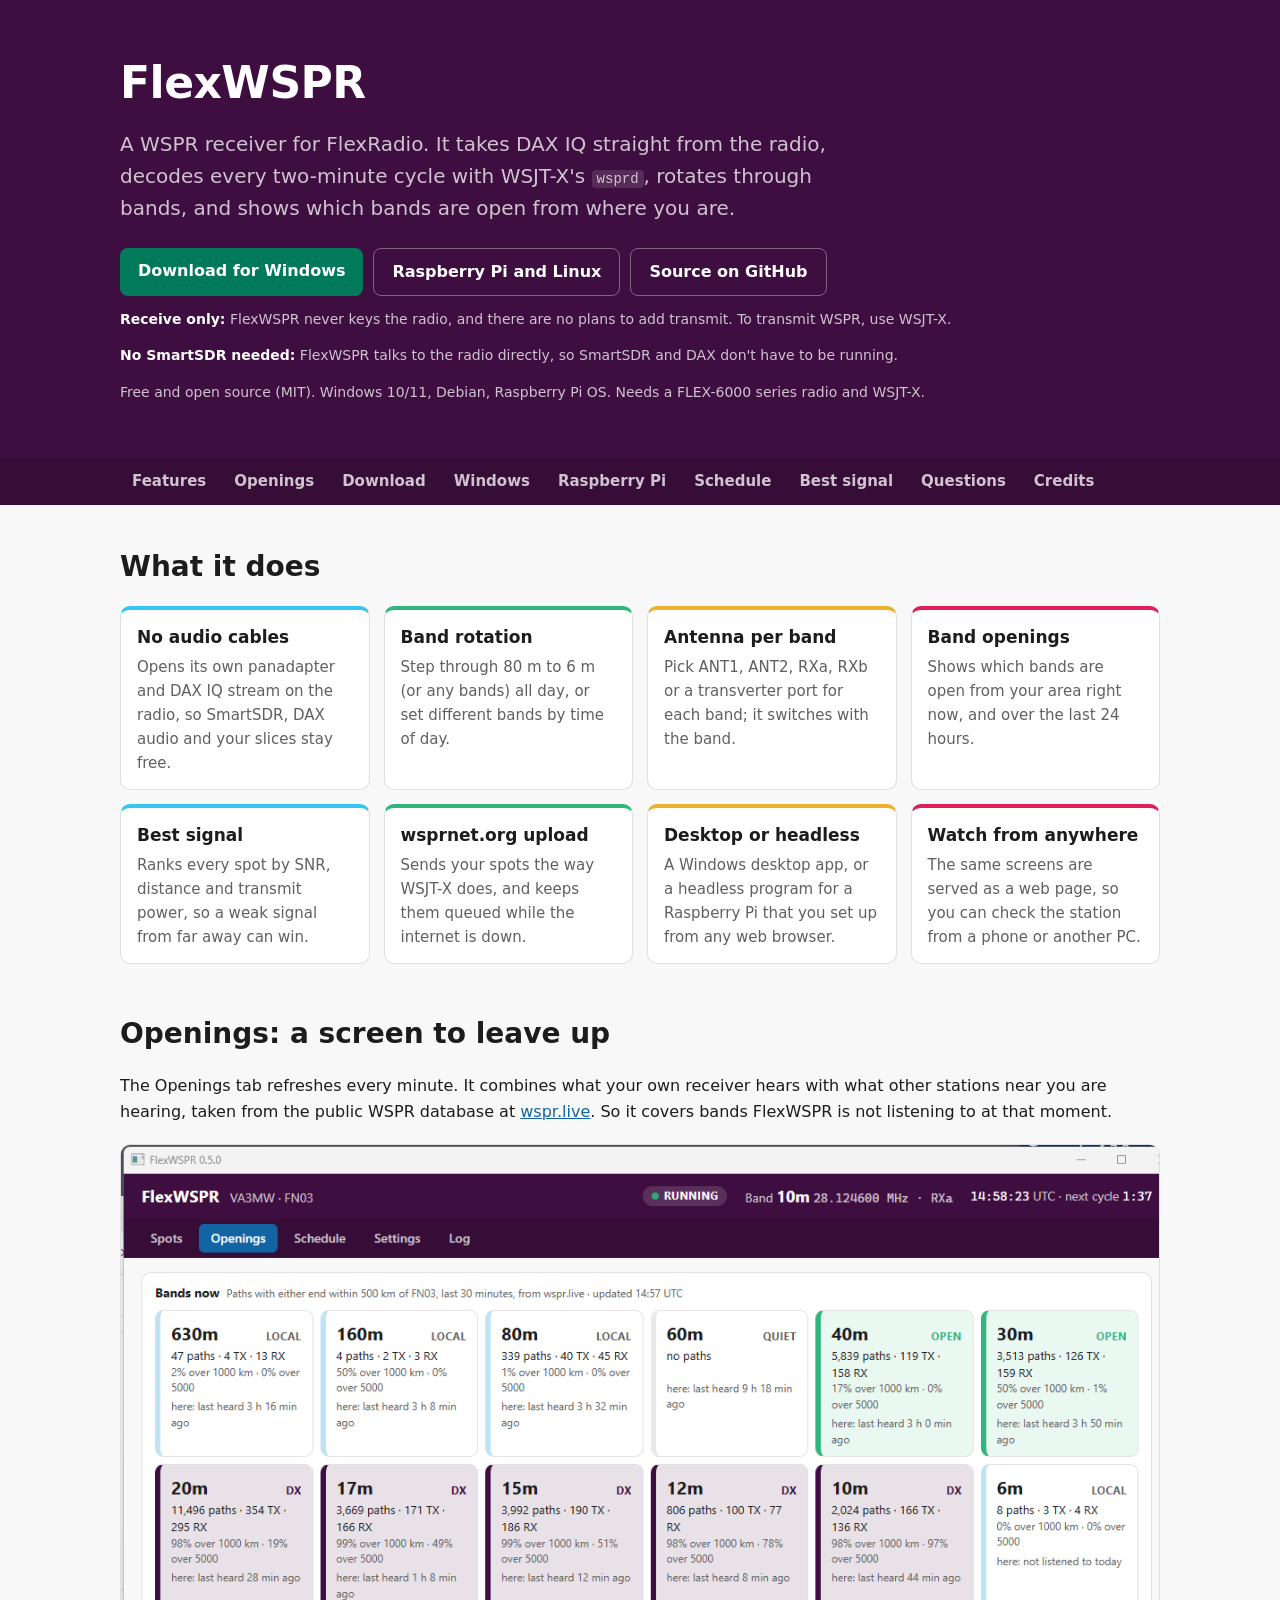
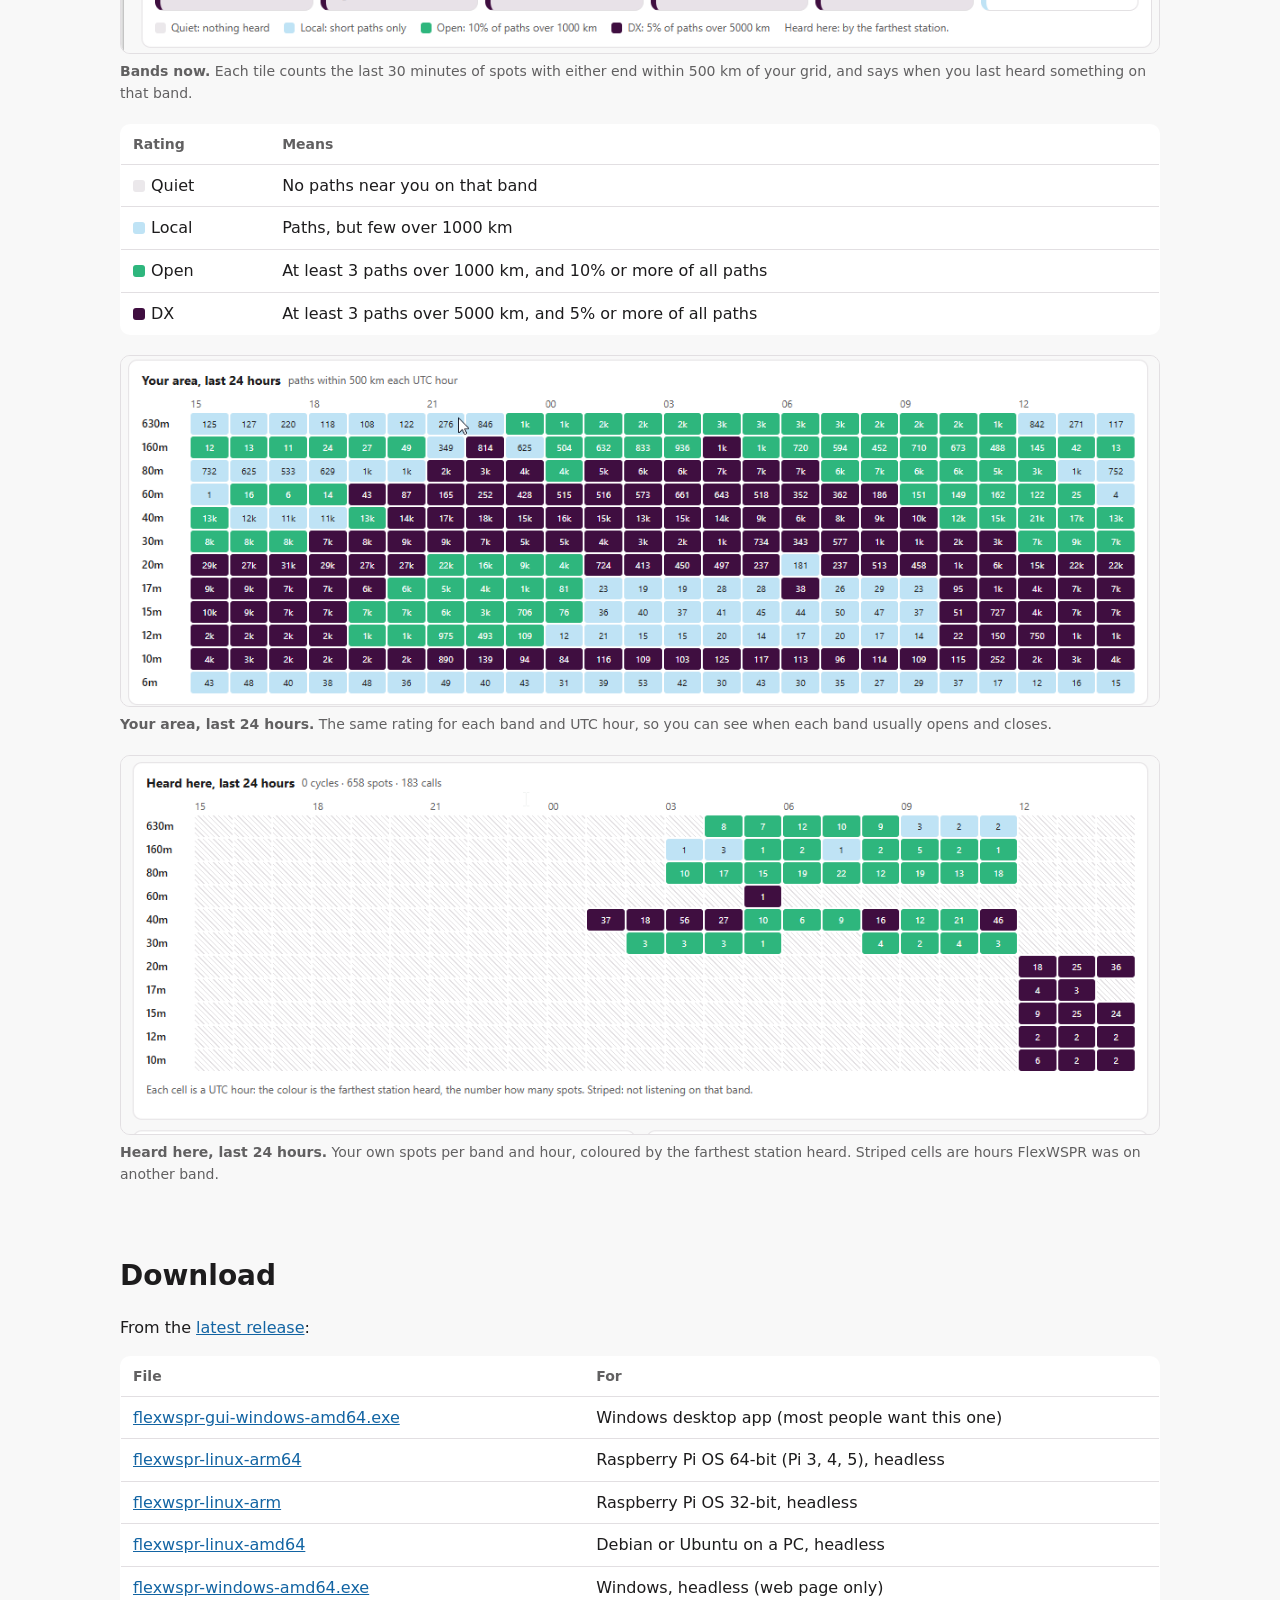
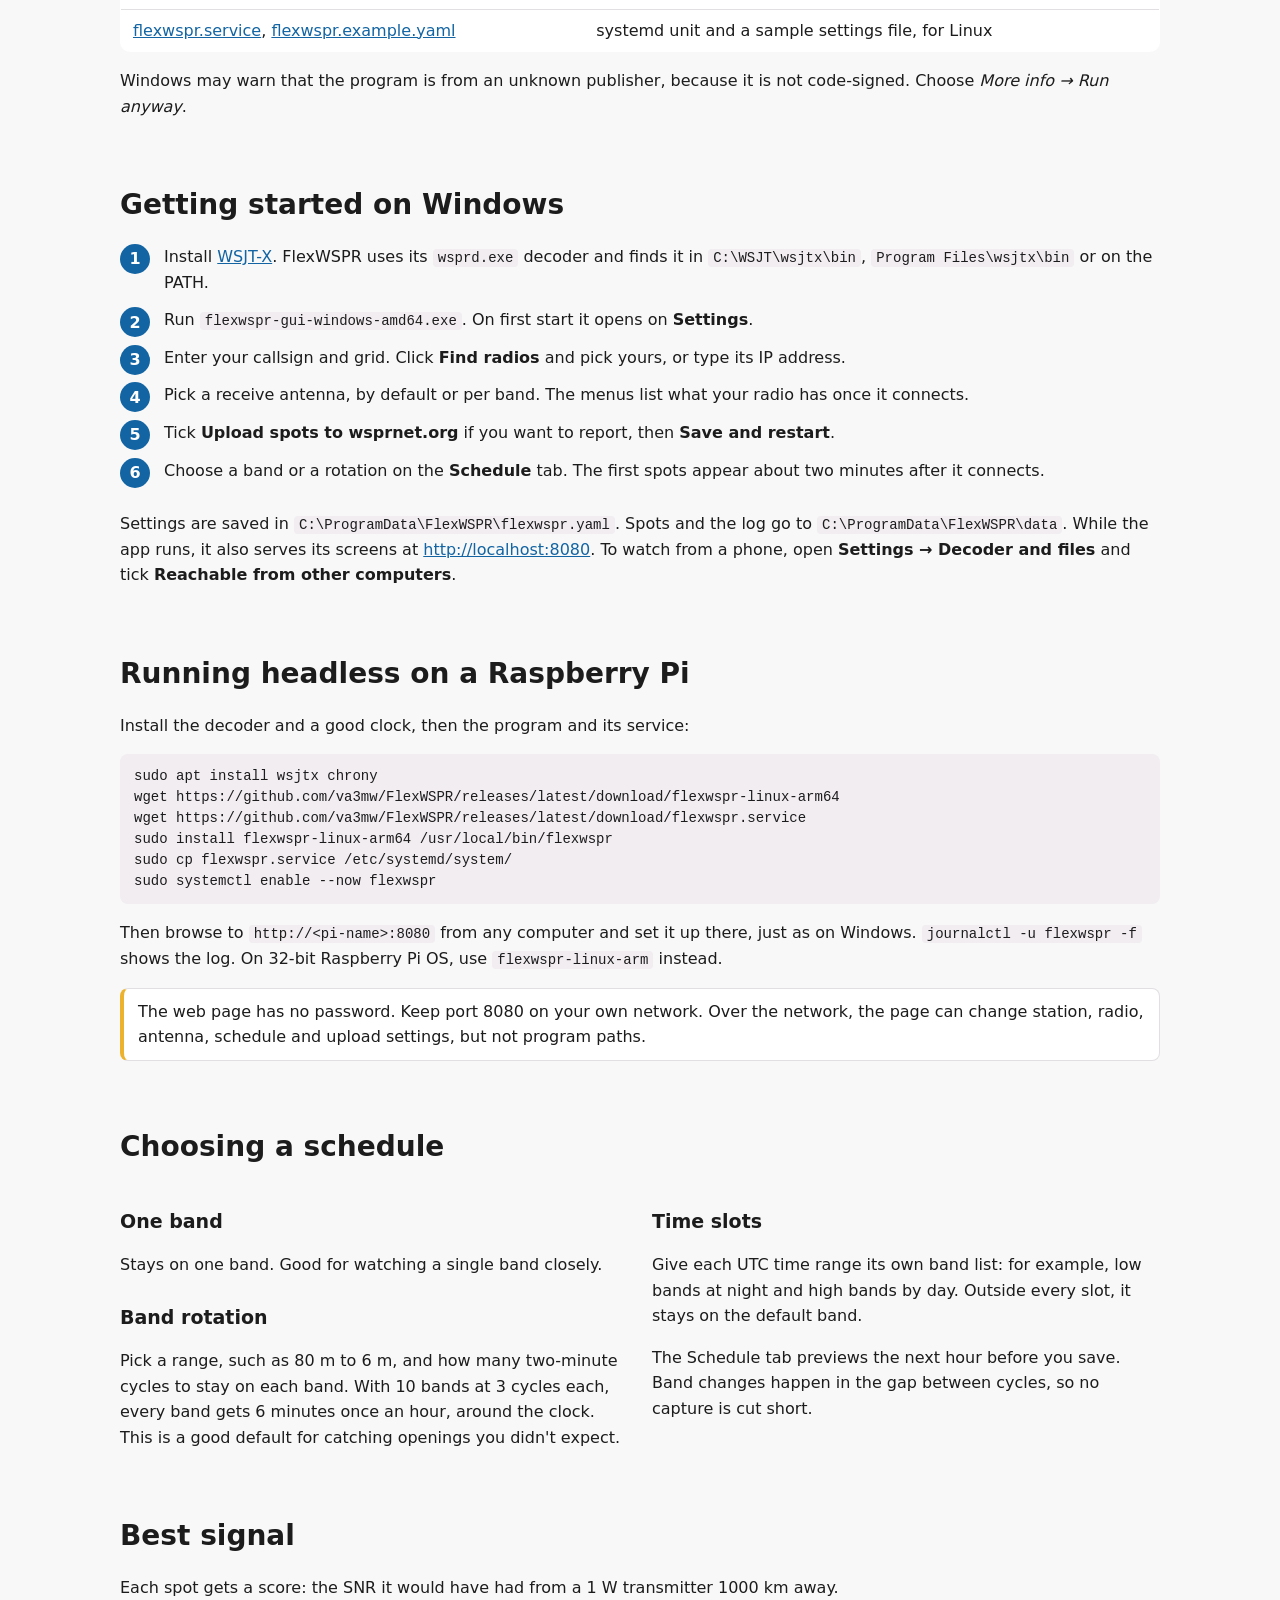
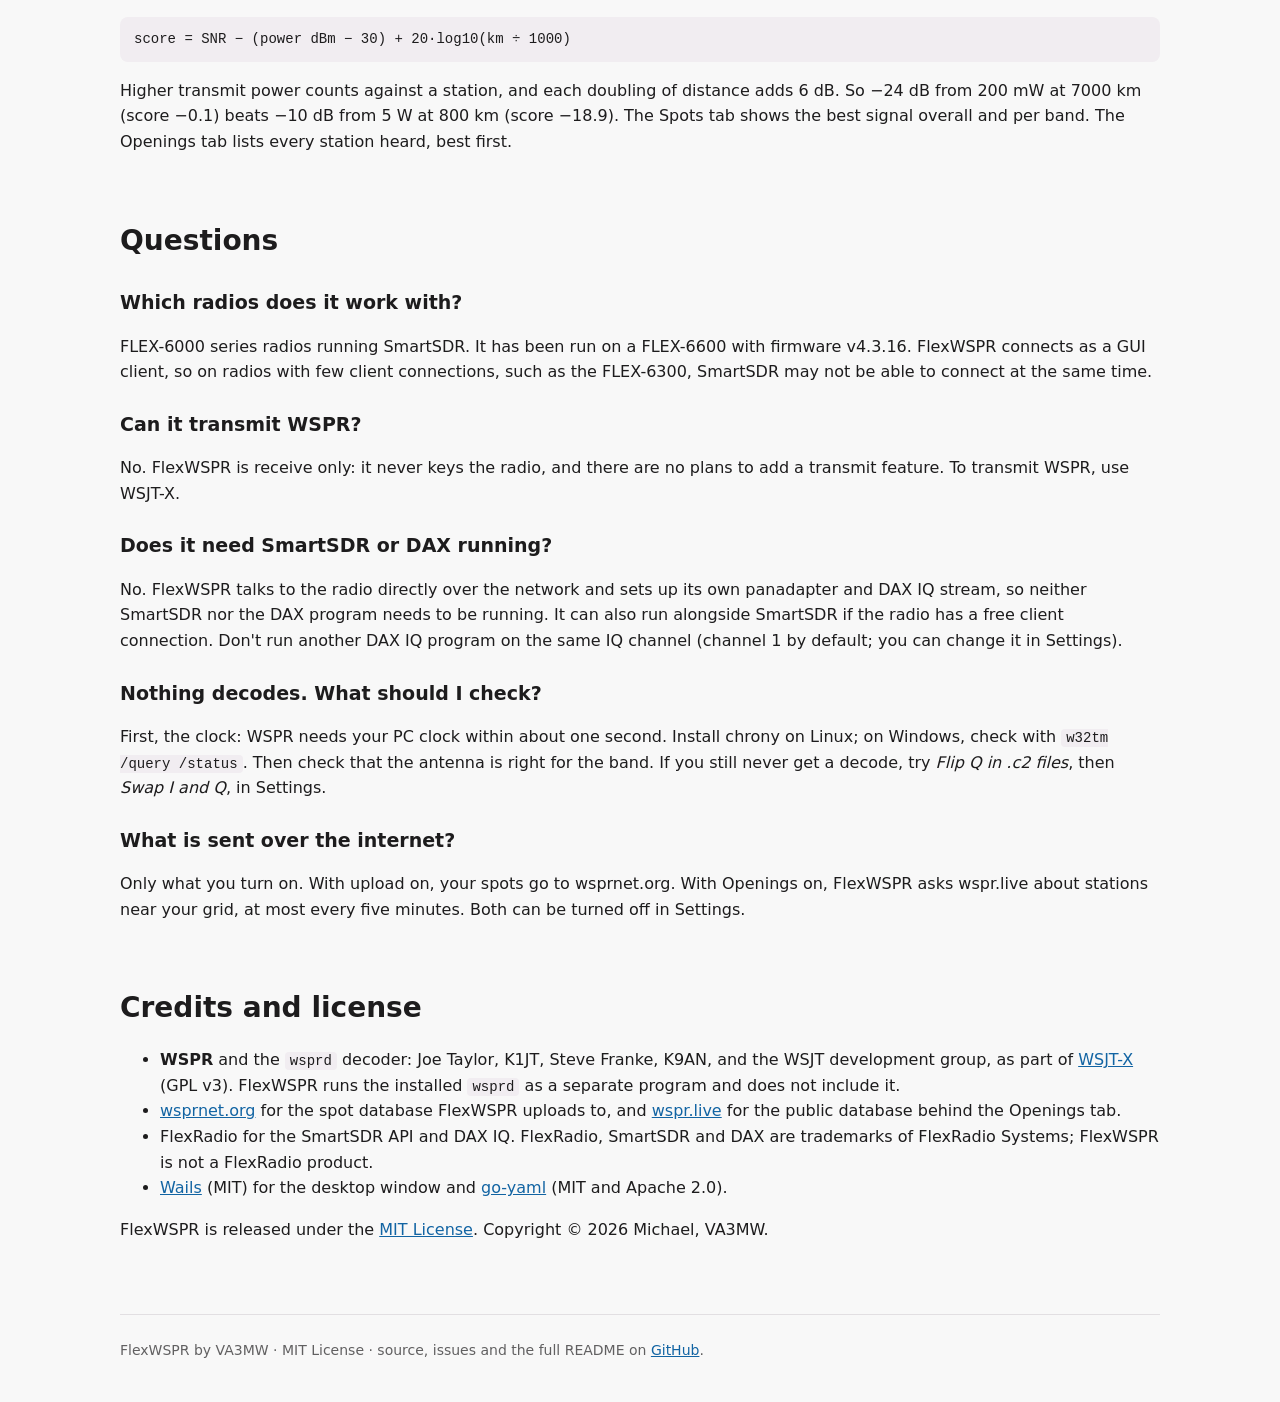
==== commit 3998b5e6: "README and web page: SmartSDR does not need to be running Co-Authored-By: Claude Opus 5.5 <noreply@a" ====
--- a/docs/index.html
+++ b/docs/index.html
@@ -86,6 +86,7 @@
       <a class="btn ghost" href="https://github.com/va3mw/FlexWSPR">Source on GitHub</a>
     </div>
     <p class="small"><b style="color:var(--aub-ink)">Receive only:</b> FlexWSPR never keys the radio, and there are no plans to add transmit. To transmit WSPR, use WSJT-X.</p>
+    <p class="small"><b style="color:var(--aub-ink)">No SmartSDR needed:</b> FlexWSPR talks to the radio directly, so SmartSDR and DAX don't have to be running.</p>
     <p class="small">Free and open source (MIT). Windows 10/11, Debian, Raspberry Pi OS. Needs a FLEX-6000 series radio and WSJT-X.</p>
   </div>
 </header>
@@ -214,7 +215,7 @@
   <h3>Can it transmit WSPR?</h3>
   <p>No. FlexWSPR is receive only: it never keys the radio, and there are no plans to add a transmit feature. To transmit WSPR, use WSJT-X.</p>
   <h3>Does it need SmartSDR or DAX running?</h3>
-  <p>No. FlexWSPR talks to the radio directly over the network. Don't run another DAX IQ program on the same IQ channel (channel 1 by default; you can change it in Settings).</p>
+  <p>No. FlexWSPR talks to the radio directly over the network and sets up its own panadapter and DAX IQ stream, so neither SmartSDR nor the DAX program needs to be running. It can also run alongside SmartSDR if the radio has a free client connection. Don't run another DAX IQ program on the same IQ channel (channel 1 by default; you can change it in Settings).</p>
   <h3>Nothing decodes. What should I check?</h3>
   <p>First, the clock: WSPR needs your PC clock within about one second. Install chrony on Linux; on Windows, check with <code>w32tm /query /status</code>. Then check that the antenna is right for the band. If you still never get a decode, try <i>Flip Q in .c2 files</i>, then <i>Swap I and Q</i>, in Settings.</p>
   <h3>What is sent over the internet?</h3>
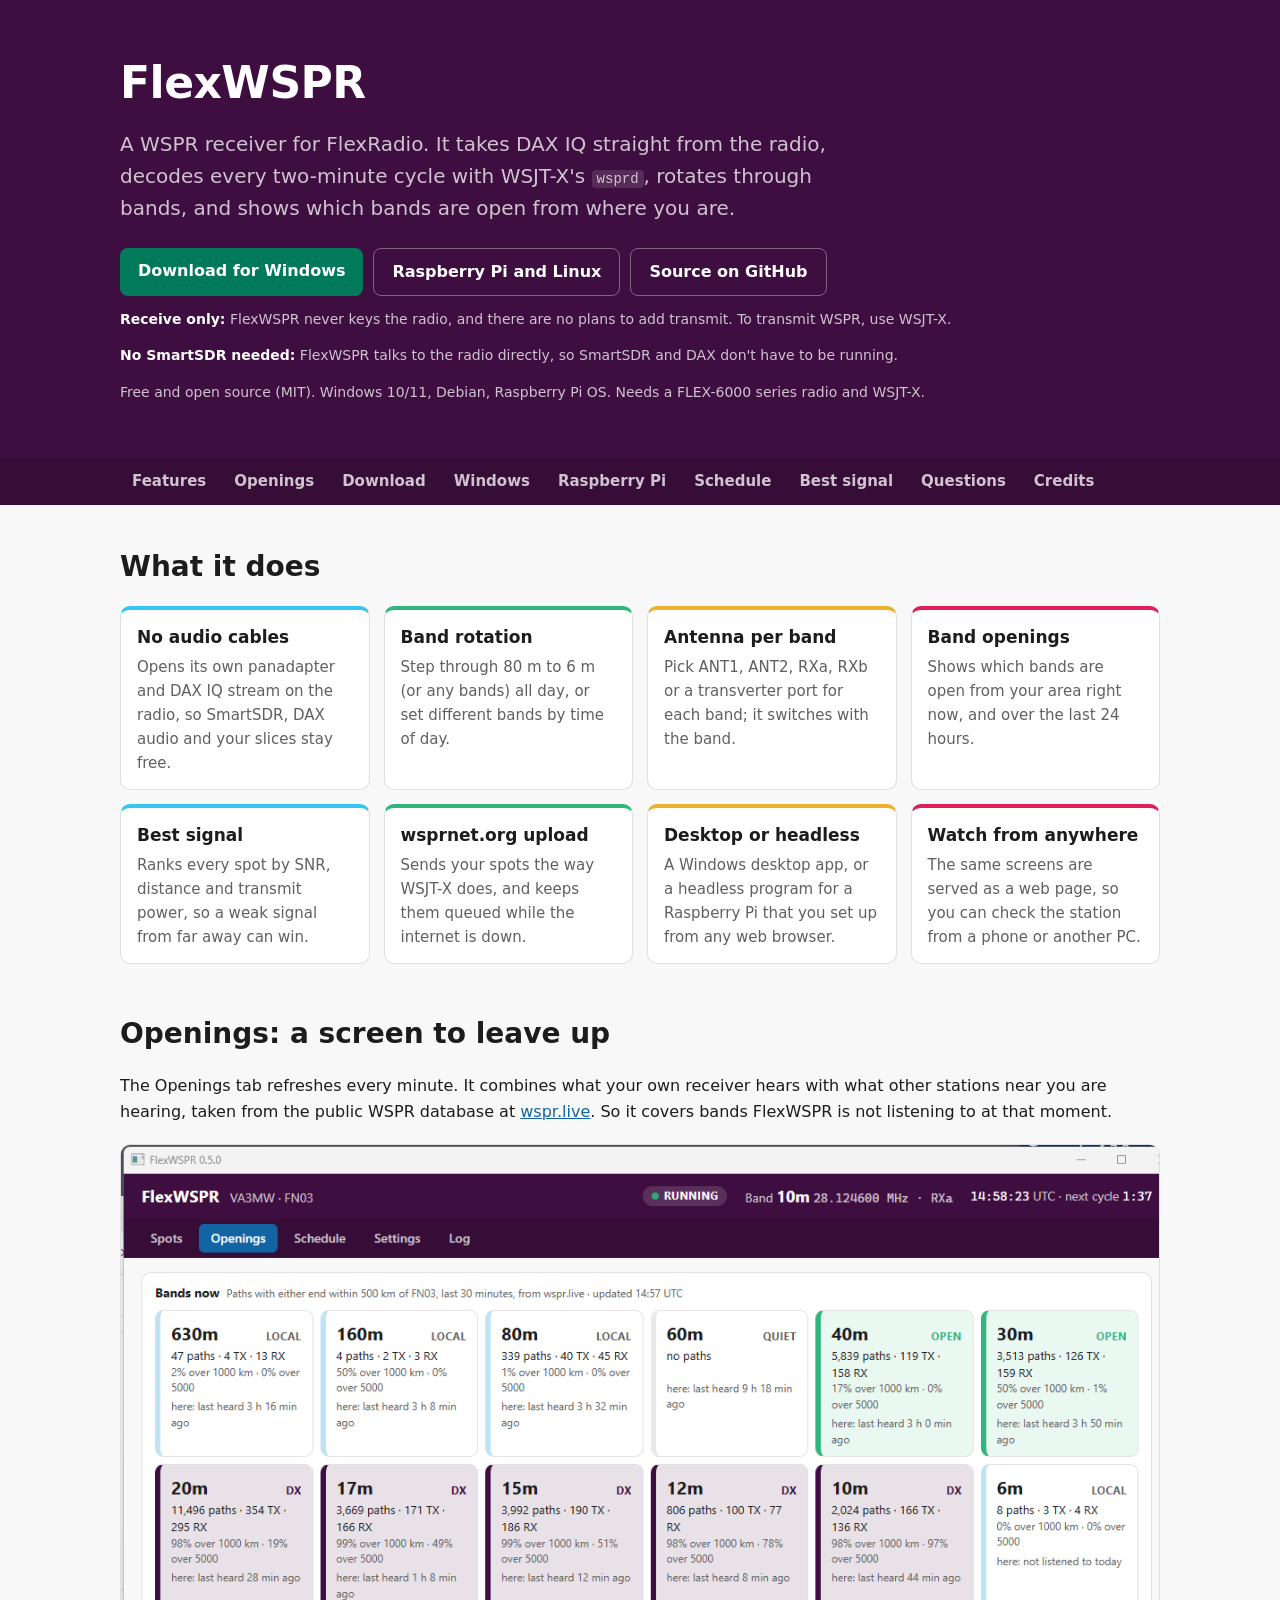
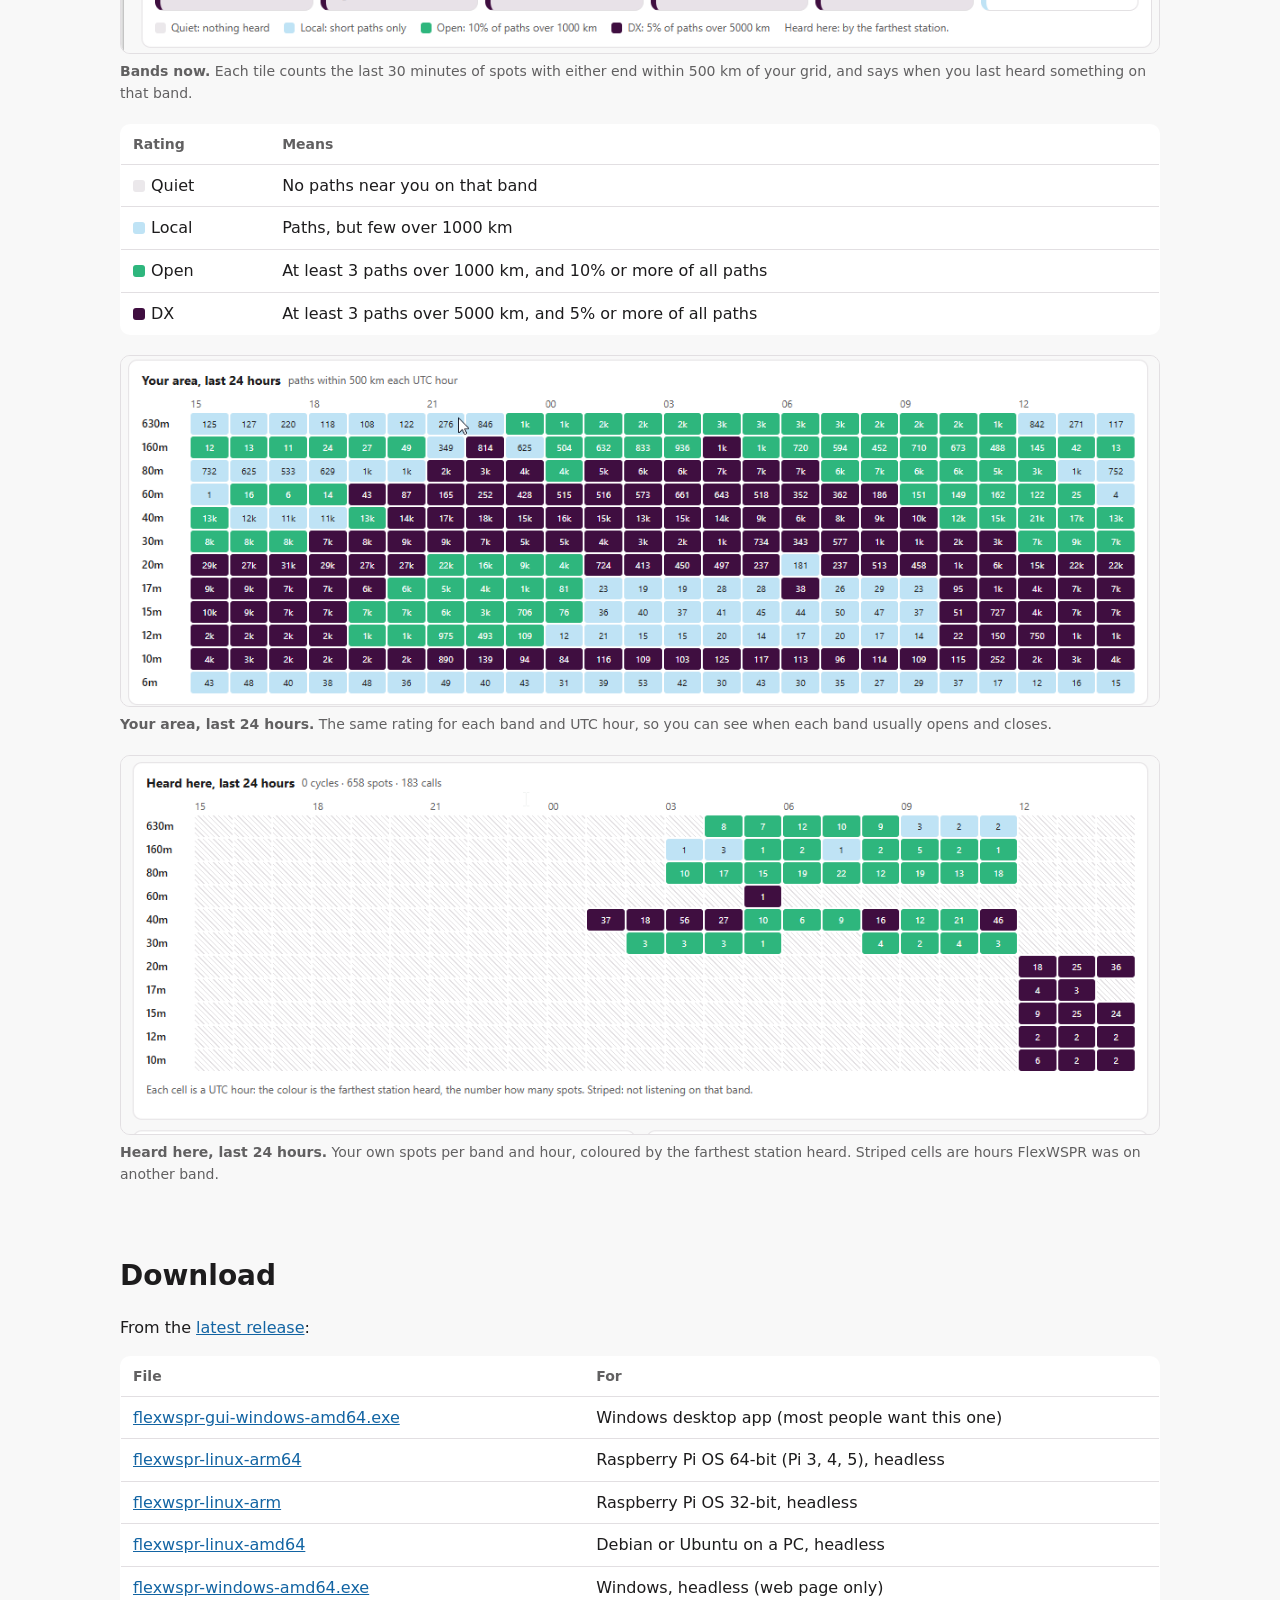
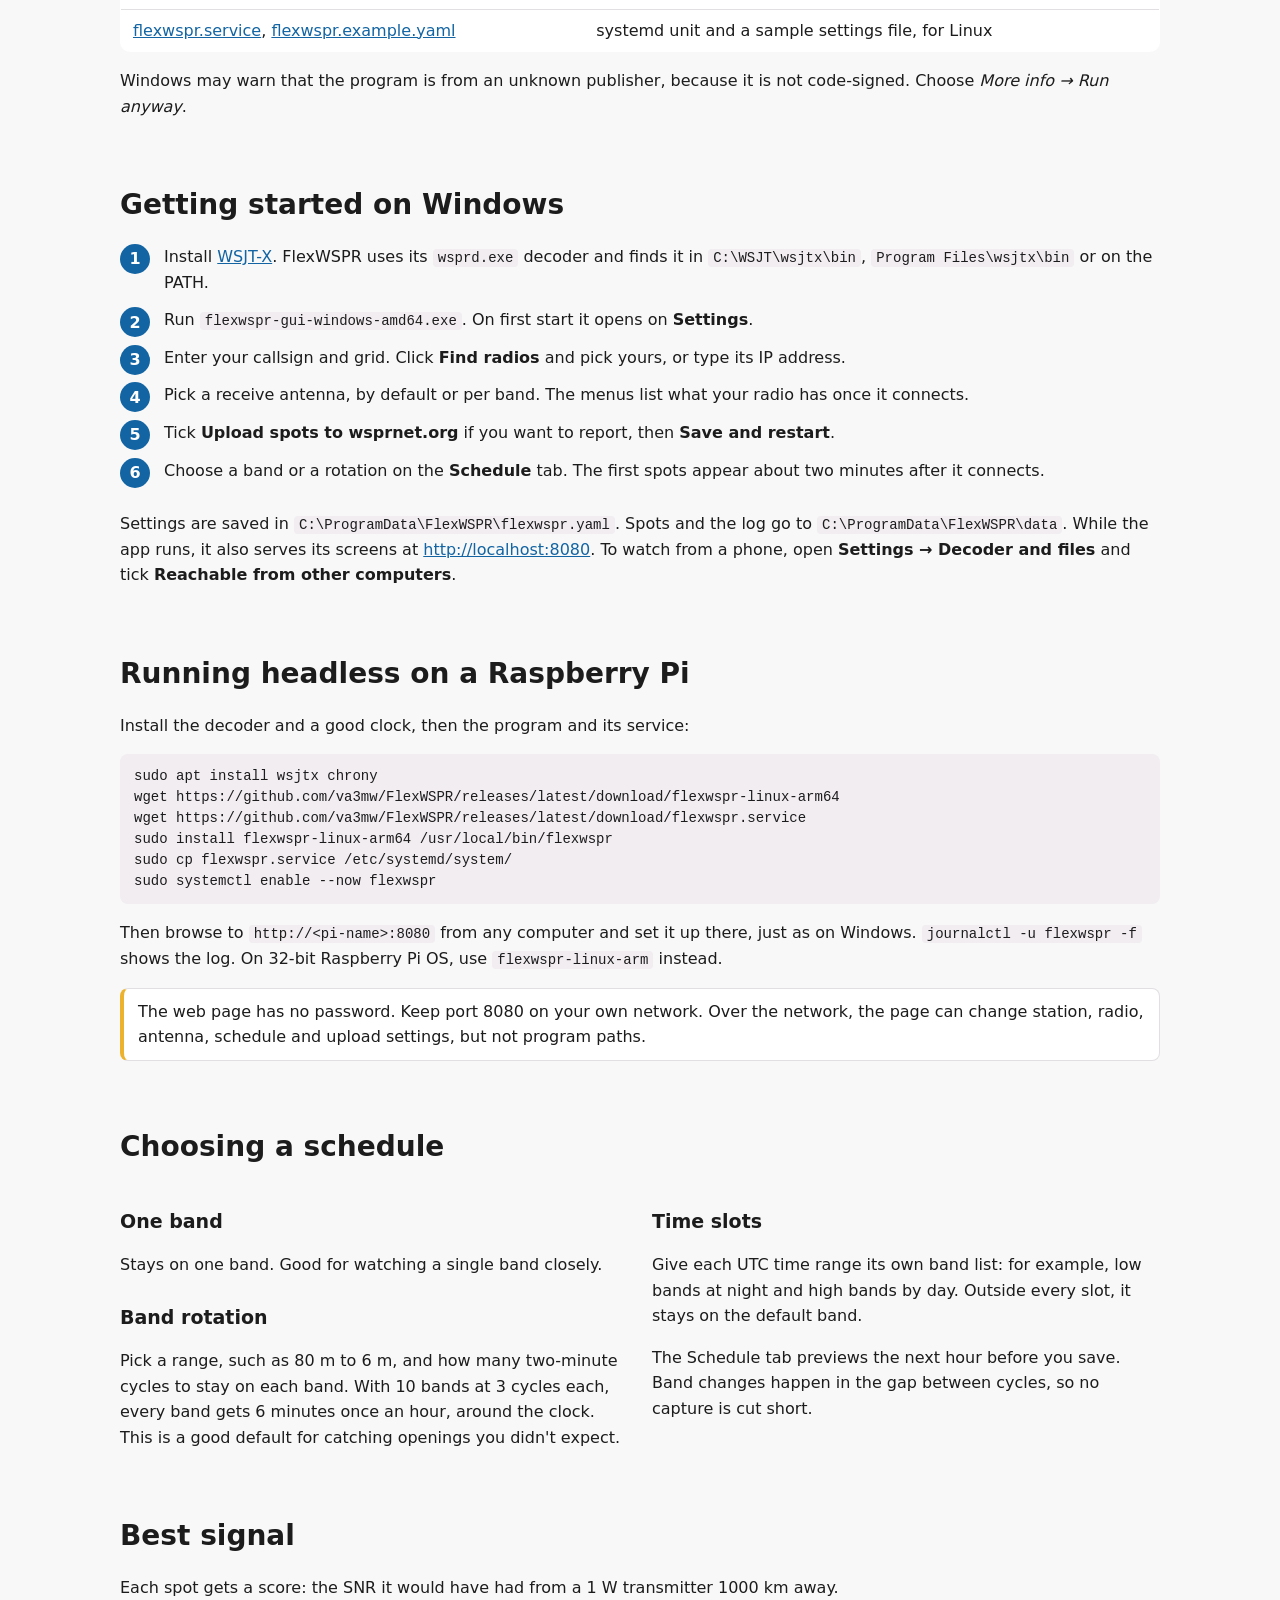
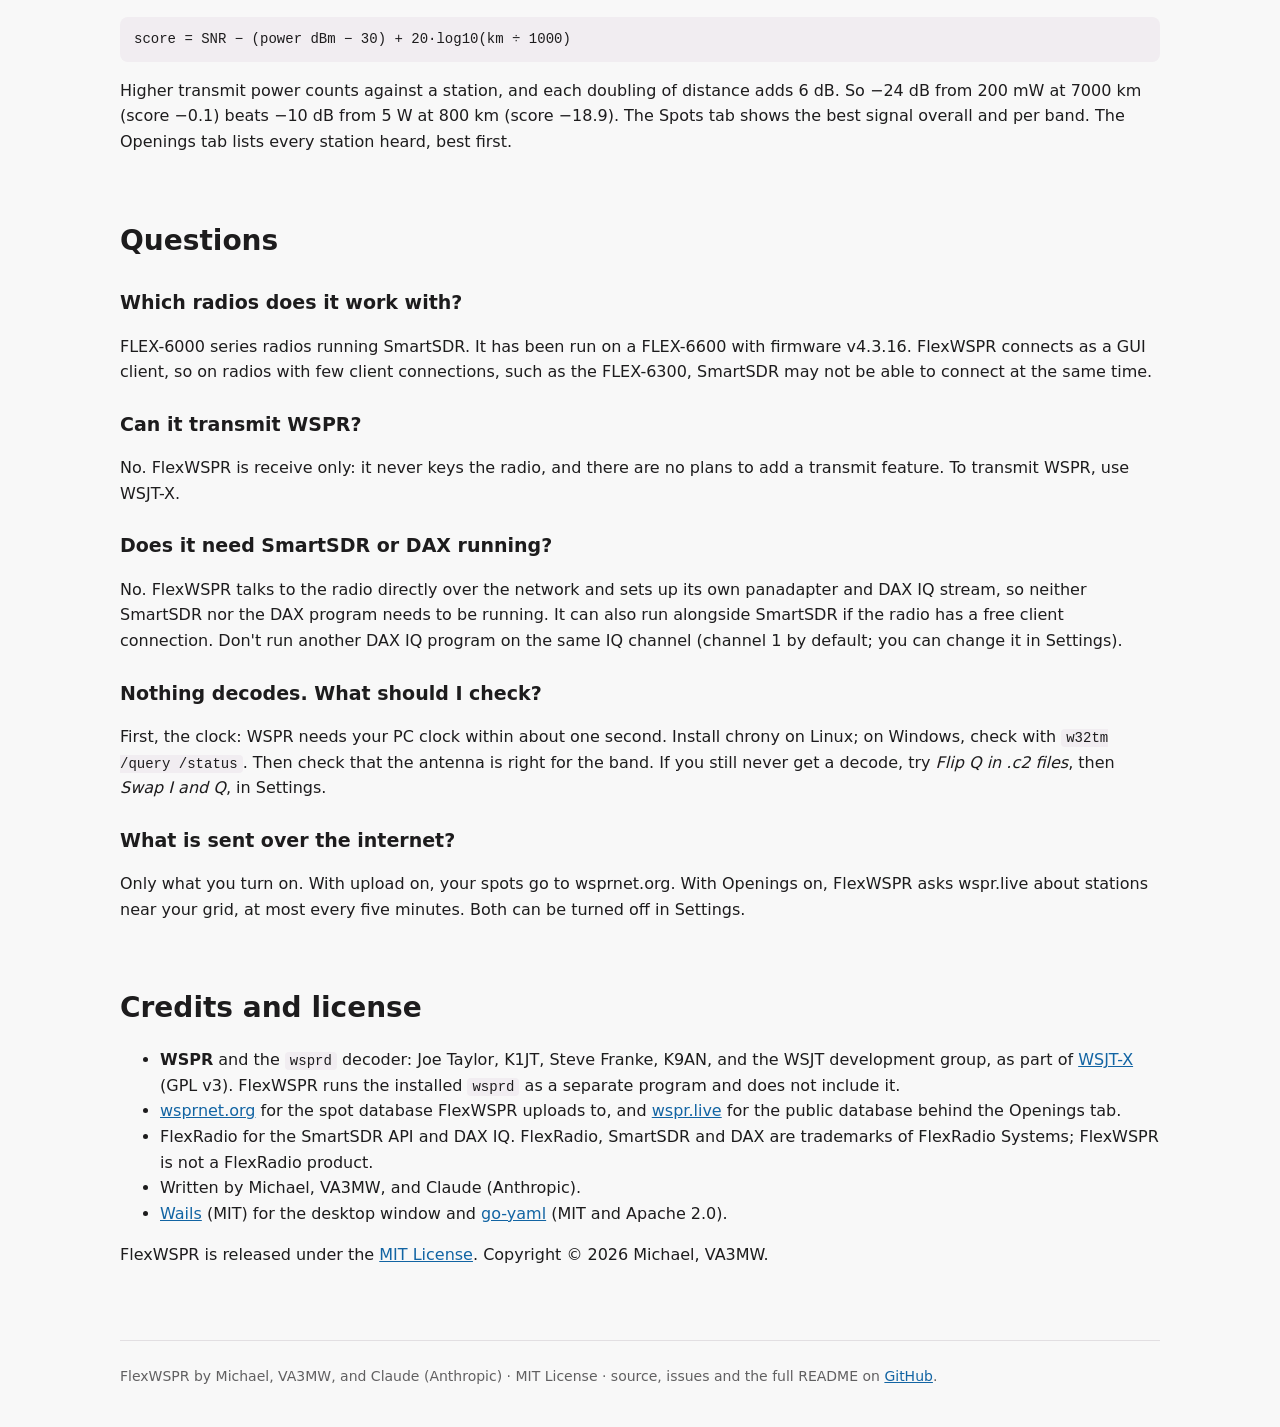
==== commit 52f3690a: "Credits: written by Michael, VA3MW, and Claude; 0.5.2 Co-Authored-By: Claude Opus 5.5 <noreply@anthr" ====
--- a/docs/index.html
+++ b/docs/index.html
@@ -228,13 +228,14 @@
     <li><b>WSPR</b> and the <code>wsprd</code> decoder: Joe Taylor, K1JT, Steve Franke, K9AN, and the WSJT development group, as part of <a href="https://wsjt.sourceforge.io/">WSJT-X</a> (GPL v3). FlexWSPR runs the installed <code>wsprd</code> as a separate program and does not include it.</li>
     <li><a href="https://www.wsprnet.org/">wsprnet.org</a> for the spot database FlexWSPR uploads to, and <a href="https://wspr.live/">wspr.live</a> for the public database behind the Openings tab.</li>
     <li>FlexRadio for the SmartSDR API and DAX IQ. FlexRadio, SmartSDR and DAX are trademarks of FlexRadio Systems; FlexWSPR is not a FlexRadio product.</li>
+    <li>Written by Michael, VA3MW, and Claude (Anthropic).</li>
     <li><a href="https://wails.io/">Wails</a> (MIT) for the desktop window and <a href="https://github.com/go-yaml/yaml">go-yaml</a> (MIT and Apache 2.0).</li>
   </ul>
   <p>FlexWSPR is released under the <a href="https://github.com/va3mw/FlexWSPR/blob/main/LICENSE">MIT License</a>. Copyright © 2026 Michael, VA3MW.</p>
 </section>
 
 <footer>
-  FlexWSPR by VA3MW · MIT License · source, issues and the full README on <a href="https://github.com/va3mw/FlexWSPR">GitHub</a>.
+  FlexWSPR by Michael, VA3MW, and Claude (Anthropic) · MIT License · source, issues and the full README on <a href="https://github.com/va3mw/FlexWSPR">GitHub</a>.
 </footer>
 </main>
 </body>
